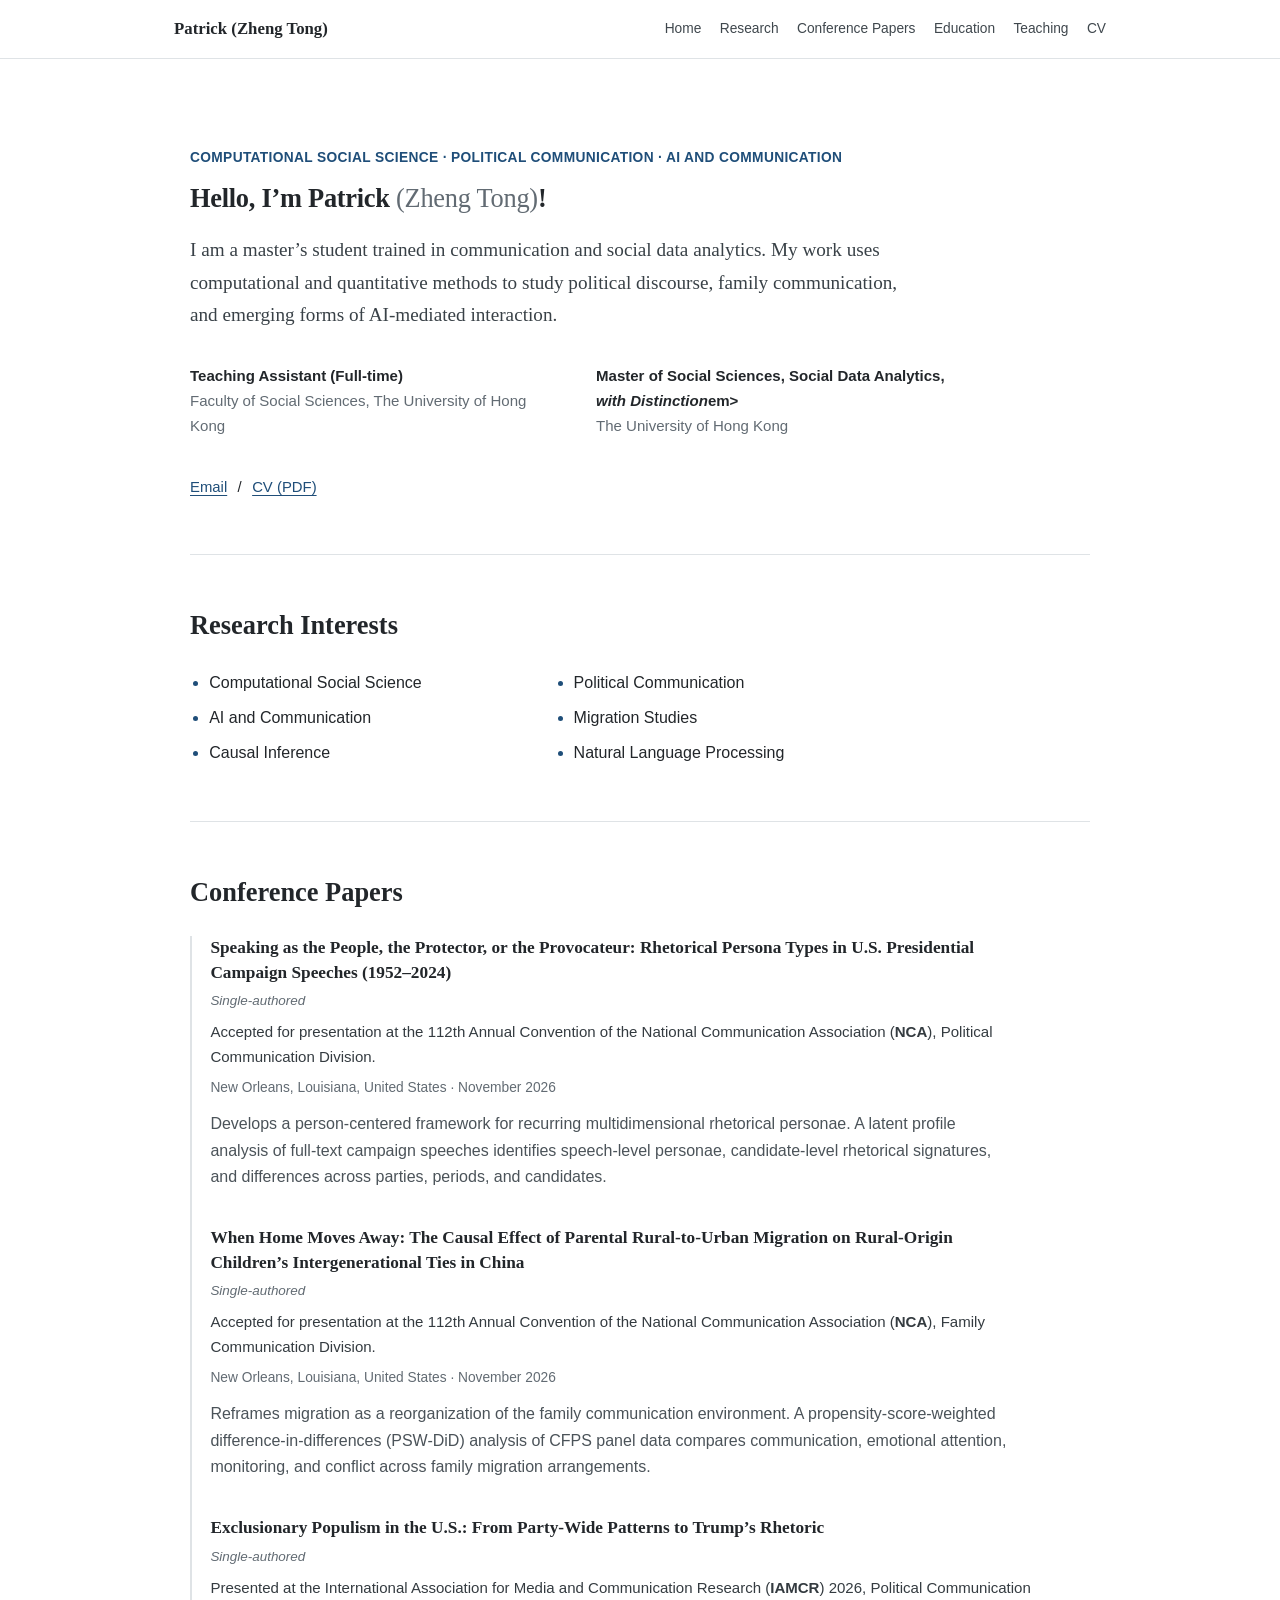
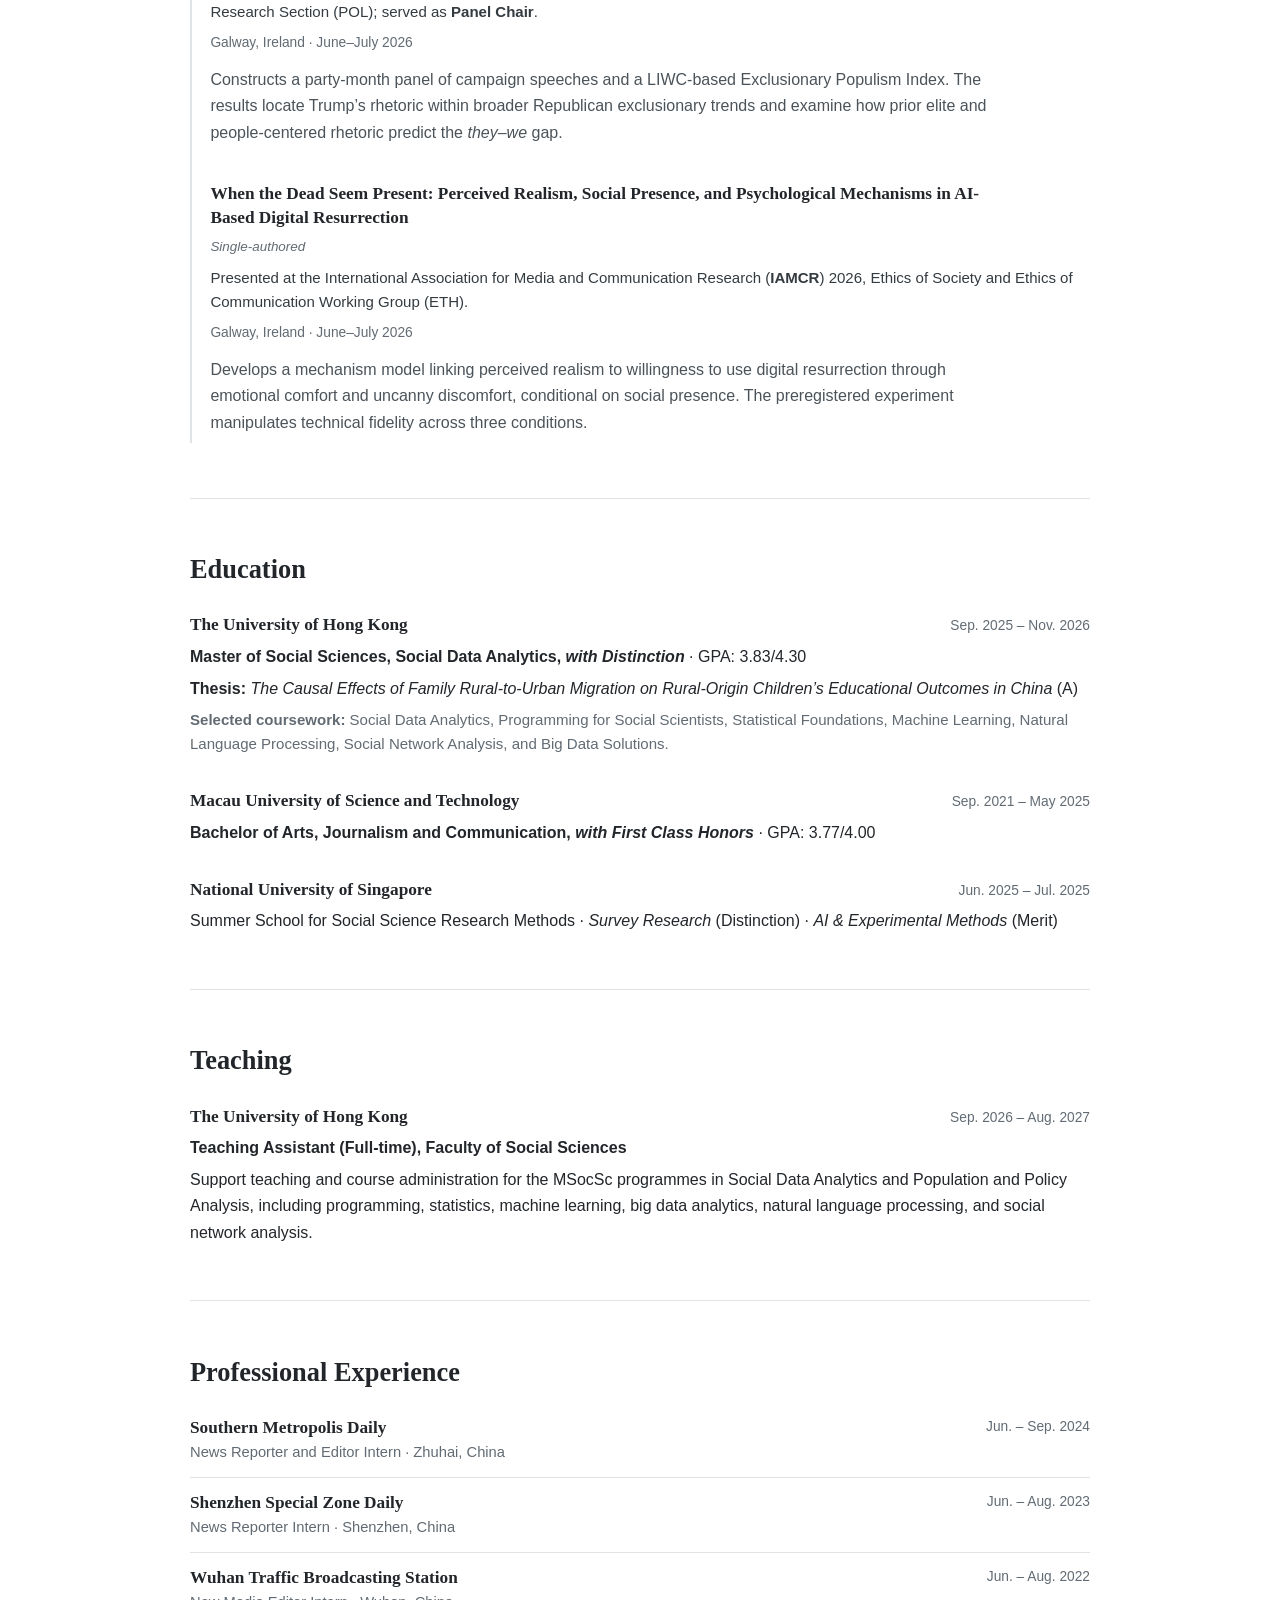
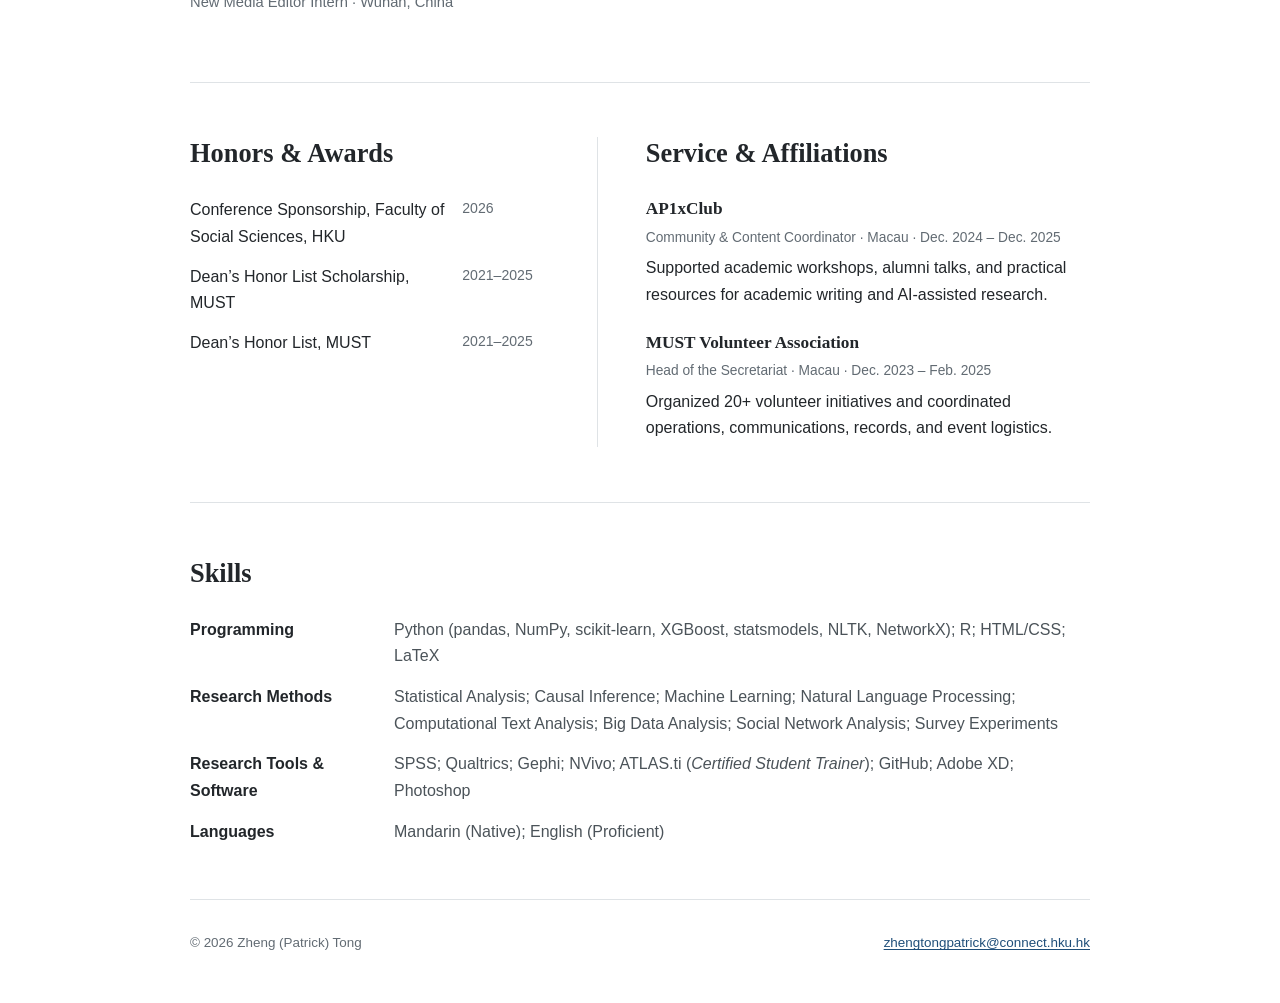
==== index.html @ 1890a944 "Update index.html" ====
<!doctype html>
<html lang="en">
<head>
  <meta charset="utf-8">
  <meta name="viewport" content="width=device-width, initial-scale=1">
  <title>Patrick (Zheng Tong) | Computational Social Science &amp; Communication</title>
  <meta name="description" content="Patrick (Zheng Tong) researches computational social science, political communication, AI-mediated communication, migration, causal inference, and natural language processing.">
  <meta property="og:title" content="Patrick (Zheng Tong) | Computational Social Science &amp; Communication">
  <meta property="og:description" content="Academic website of Patrick (Zheng Tong), a researcher trained in communication and social data analytics.">
  <meta property="og:type" content="website">
  <link rel="stylesheet" href="styles.css">
</head>
<body>
  <a class="skip-link" href="#main">Skip to content</a>
  <header class="site-header">
    <nav class="nav" aria-label="Primary navigation">
      <a class="name" href="#home">Patrick (Zheng Tong)</a>
      <div class="nav-links">
        <a href="#home">Home</a><a href="#research">Research</a>
        <a href="#papers">Conference Papers</a><a href="#education">Education</a><a href="#teaching">Teaching</a>
        <a href="CV_Patrick.pdf" target="_blank" rel="noopener">CV</a>
      </div>
    </nav>
  </header>

  <main id="main">
    <section class="intro" id="home">
      <p class="identity">Computational Social Science · Political Communication · AI and Communication</p>
      <h1>Hello, I’m Patrick <span>(Zheng Tong)</span>!</h1>
      <p class="lead">I am a master’s student trained in communication and social data analytics. My work uses computational and quantitative methods to study political discourse, family communication, and emerging forms of AI-mediated interaction.</p>
      <div class="affiliation">
        <p><strong data-i18n="taTitle">Teaching Assistant (Full-time)</strong><br><span data-i18n="faculty">Faculty of Social Sciences, The University of Hong Kong</span></p>
        <p><strong data-i18n="degreeShort">Master of Social Sciences, Social Data Analytics, <em>with Distinction</em>em></strong><br><span data-i18n="hku">The University of Hong Kong</span></p>
      </div>
      <p class="contact"><a href="mailto:zhengtongpatrick@connect.hku.hk">Email</a><span aria-hidden="true">/</span><a href="CV_Patrick.pdf" target="_blank" rel="noopener">CV (PDF)</a></p>
    </section>

    <section id="research">
      <h2 data-i18n="interestsTitle">Research Interests</h2>
      <ul class="interests">
        <li data-i18n="i1">Computational Social Science</li><li data-i18n="i2">Political Communication</li>
        <li data-i18n="i3">AI and Communication</li><li data-i18n="i4">Migration Studies</li>
        <li data-i18n="i5">Causal Inference</li><li data-i18n="i6">Natural Language Processing</li>
      </ul>
    </section>

    <section id="papers">
      <h2 data-i18n="papersTitle">Conference Papers</h2>
      <div class="publications">
        <article>
          <h3>Speaking as the People, the Protector, or the Provocateur: Rhetorical Persona Types in U.S. Presidential Campaign Speeches (1952–2024)</h3>
          <p class="authorship" data-i18n="single">Single-authored</p>
          <p class="venue">Accepted for presentation at the 112th Annual Convention of the National Communication Association (<strong>NCA</strong>), Political Communication Division.</p>
          <p class="meta" data-i18n="ncaPlace">New Orleans, Louisiana, United States · November 2026</p>
          <p data-i18n="p1desc">Develops a person-centered framework for recurring multidimensional rhetorical personae. A latent profile analysis of full-text campaign speeches identifies speech-level personae, candidate-level rhetorical signatures, and differences across parties, periods, and candidates.</p>
        </article>
        <article>
          <h3>When Home Moves Away: The Causal Effect of Parental Rural-to-Urban Migration on Rural-Origin Children’s Intergenerational Ties in China</h3>
          <p class="authorship" data-i18n="single">Single-authored</p>
          <p class="venue">Accepted for presentation at the 112th Annual Convention of the National Communication Association (<strong>NCA</strong>), Family Communication Division.</p>
          <p class="meta" data-i18n="ncaPlace">New Orleans, Louisiana, United States · November 2026</p>
          <p>Reframes migration as a reorganization of the family communication environment. A propensity-score-weighted difference-in-differences (PSW-DiD) analysis of CFPS panel data compares communication, emotional attention, monitoring, and conflict across family migration arrangements.</p>
        </article>
        <article>
          <h3>Exclusionary Populism in the U.S.: From Party-Wide Patterns to Trump’s Rhetoric</h3>
          <p class="authorship" data-i18n="single">Single-authored</p>
          <p class="venue">Presented at the International Association for Media and Communication Research (<strong>IAMCR</strong>) 2026, Political Communication Research Section (POL); served as <strong>Panel Chair</strong>.</p>
          <p class="meta" data-i18n="iamcrPlace">Galway, Ireland · June–July 2026</p>
          <p>Constructs a party-month panel of campaign speeches and a LIWC-based Exclusionary Populism Index. The results locate Trump’s rhetoric within broader Republican exclusionary trends and examine how prior elite and people-centered rhetoric predict the <em>they–we</em> gap.</p>
        </article>
        <article>
          <h3>When the Dead Seem Present: Perceived Realism, Social Presence, and Psychological Mechanisms in AI-Based Digital Resurrection</h3>
          <p class="authorship" data-i18n="single">Single-authored</p>
          <p class="venue">Presented at the International Association for Media and Communication Research (<strong>IAMCR</strong>) 2026, Ethics of Society and Ethics of Communication Working Group (ETH).</p>
          <p class="meta" data-i18n="iamcrPlace">Galway, Ireland · June–July 2026</p>
          <p data-i18n="p4desc">Develops a mechanism model linking perceived realism to willingness to use digital resurrection through emotional comfort and uncanny discomfort, conditional on social presence. The preregistered experiment manipulates technical fidelity across three conditions.</p>
        </article>
      </div>
    </section>

    <section id="education">
      <h2 data-i18n="educationTitle">Education</h2>
      <div class="entries">
        <article><div class="entry-head"><h3>The University of Hong Kong</h3><span>Sep. 2025 – Nov. 2026</span></div><p><strong>Master of Social Sciences, Social Data Analytics, <em>with Distinction</em></strong> · GPA: 3.83/4.30</p><p><strong>Thesis:</strong> <em>The Causal Effects of Family Rural-to-Urban Migration on Rural-Origin Children’s Educational Outcomes in China</em> (A)</p><p class="detail"><strong>Selected coursework:</strong> Social Data Analytics, Programming for Social Scientists, Statistical Foundations, Machine Learning, Natural Language Processing, Social Network Analysis, and Big Data Solutions.</p></article>
        <article><div class="entry-head"><h3>Macau University of Science and Technology</h3><span>Sep. 2021 – May 2025</span></div><p><strong>Bachelor of Arts, Journalism and Communication, <em>with First Class Honors</em></strong> · GPA: 3.77/4.00</p></article>
        <article><div class="entry-head"><h3>National University of Singapore</h3><span>Jun. 2025 – Jul. 2025</span></div><p>Summer School for Social Science Research Methods · <em>Survey Research</em> (Distinction) · <em>AI &amp; Experimental Methods</em> (Merit)</p></article>
      </div>
    </section>

    <section id="teaching">
      <h2 data-i18n="teachingTitle">Teaching</h2>
      <article class="simple-entry"><div class="entry-head"><h3 data-i18n="hku">The University of Hong Kong</h3><span>Sep. 2026 – Aug. 2027</span></div><p><strong data-i18n="taRole">Teaching Assistant (Full-time), Faculty of Social Sciences</strong></p><p data-i18n="taDesc">Support teaching and course administration for the MSocSc programmes in Social Data Analytics and Population and Policy Analysis, including programming, statistics, machine learning, big data analytics, natural language processing, and social network analysis.</p></article>
    </section>

    <section id="experience">
      <h2 data-i18n="experienceTitle">Professional Experience</h2>
      <div class="compact-entries">
        <article><div><h3>Southern Metropolis Daily</h3><p data-i18n="smdRole">News Reporter and Editor Intern · Zhuhai, China</p></div><span>Jun. – Sep. 2024</span></article>
        <article><div><h3>Shenzhen Special Zone Daily</h3><p data-i18n="szRole">News Reporter Intern · Shenzhen, China</p></div><span>Jun. – Aug. 2023</span></article>
        <article><div><h3>Wuhan Traffic Broadcasting Station</h3><p data-i18n="whRole">New Media Editor Intern · Wuhan, China</p></div><span>Jun. – Aug. 2022</span></article>
      </div>
    </section>

    <section class="split" id="service">
      <div><h2 data-i18n="awardsTitle">Honors &amp; Awards</h2><dl class="dated-list"><dt data-i18n="award1">Conference Sponsorship, Faculty of Social Sciences, HKU</dt><dd>2026</dd><dt data-i18n="award2">Dean’s Honor List Scholarship, MUST</dt><dd>2021–2025</dd><dt data-i18n="award3">Dean’s Honor List, MUST</dt><dd>2021–2025</dd></dl></div>
      <div><h2 data-i18n="serviceTitle">Service &amp; Affiliations</h2><article><h3>AP1xClub</h3><p class="meta" data-i18n="apRole">Community &amp; Content Coordinator · Macau · Dec. 2024 – Dec. 2025</p><p data-i18n="apDesc">Supported academic workshops, alumni talks, and practical resources for academic writing and AI-assisted research.</p></article><article><h3 data-i18n="volOrg">MUST Volunteer Association</h3><p class="meta" data-i18n="volRole">Head of the Secretariat · Macau · Dec. 2023 – Feb. 2025</p><p data-i18n="volDesc">Organized 20+ volunteer initiatives and coordinated operations, communications, records, and event logistics.</p></article></div>
    </section>

    <section id="skills">
      <h2 data-i18n="skillsTitle">Skills</h2>
      <dl class="skills">
        <dt data-i18n="programming">Programming</dt><dd>Python (pandas, NumPy, scikit-learn, XGBoost, statsmodels, NLTK, NetworkX); R; HTML/CSS; LaTeX</dd>
        <dt data-i18n="methods">Research Methods</dt><dd data-i18n="methodsList">Statistical Analysis; Causal Inference; Machine Learning; Natural Language Processing; Computational Text Analysis; Big Data Analysis; Social Network Analysis; Survey Experiments</dd>
        <dt data-i18n="tools">Research Tools &amp; Software</dt><dd>SPSS; Qualtrics; Gephi; NVivo; ATLAS.ti (<em>Certified Student Trainer</em>); GitHub; Adobe XD; Photoshop</dd>
        <dt data-i18n="languagesLabel">Languages</dt><dd>Mandarin (Native); English (Proficient)</dd>
      </dl>
    </section>
  </main>

  <footer><span>© 2026 Zheng (Patrick) Tong</span><a href="mailto:zhengtongpatrick@connect.hku.hk">zhengtongpatrick@connect.hku.hk</a></footer>
  <script>
    const revealGroups = document.querySelectorAll('main > section');
    revealGroups.forEach(group => {
      [...group.children].forEach((element, index) => {
        element.classList.add('reveal');
        element.style.setProperty('--reveal-delay', `${Math.min(index * 60, 180)}ms`);
      });
      group.querySelectorAll('.publications article, .entries article, .compact-entries article, .split article, .interests li').forEach((element, index) => {
        element.classList.add('reveal');
        element.style.setProperty('--reveal-delay', `${Math.min(index * 60, 240)}ms`);
      });
    });

    if ('IntersectionObserver' in window && !window.matchMedia('(prefers-reduced-motion: reduce)').matches) {
      const observer = new IntersectionObserver(entries => {
        entries.forEach(entry => {
          if (!entry.isIntersecting) return;
          entry.target.classList.add('is-visible');
          observer.unobserve(entry.target);
        });
      }, { threshold: 0.08, rootMargin: '0px 0px -32px' });
      document.querySelectorAll('.reveal').forEach(element => observer.observe(element));
    } else {
      document.querySelectorAll('.reveal').forEach(element => element.classList.add('is-visible'));
    }
  </script>
</body>
</html>
---- styles.css ----
:root { --ink:#22262a; --muted:#626b73; --blue:#1f4e79; --line:#dfe3e6; --paper:#fff; --soft:#f7f8f9; --serif:Georgia,"Times New Roman",serif; --sans:Inter,-apple-system,BlinkMacSystemFont,"Segoe UI",Arial,sans-serif; }
* { box-sizing:border-box; }
html { scroll-behavior:smooth; scroll-padding-top:5rem; }
body { margin:0; background:var(--paper); color:var(--ink); font-family:var(--sans); font-size:16px; line-height:1.65; }
a { color:var(--blue); text-underline-offset:.18em; text-decoration-thickness:1px; }
a:hover { text-decoration:underline; }
a:focus-visible,button:focus-visible { outline:2px solid var(--blue); outline-offset:3px; }
.skip-link { position:absolute; left:1rem; top:-5rem; z-index:10; background:#fff; padding:.6rem 1rem; border:1px solid var(--blue); }
.skip-link:focus { top:1rem; }
.site-header { position:sticky; top:0; z-index:5; background:rgba(255,255,255,.97); border-bottom:1px solid var(--line); }
.nav { max-width:980px; min-height:58px; margin:auto; padding:.65rem 1.5rem; display:flex; align-items:center; gap:1.5rem; }
.name { margin-right:auto; color:var(--ink); font-family:var(--serif); font-size:1.05rem; font-weight:700; text-decoration:none; white-space:nowrap; }
.nav-links { display:flex; align-items:center; gap:1.15rem; font-size:.86rem; }
.nav-links a { color:#3f474d; text-decoration:none; white-space:nowrap; }
.nav-links a:hover { color:var(--blue); text-decoration:underline; }
main,footer { width:min(100% - 3rem,900px); margin:auto; }
section { padding:3.4rem 0; border-bottom:1px solid var(--line); }
.intro { padding-top:5.5rem; }
.identity { margin:0 0 .8rem; color:var(--blue); font-size:.86rem; font-weight:650; letter-spacing:.025em; text-transform:uppercase; }
h1,h2,h3,p { margin-top:0; }
h1,h2,h3 { font-family:var(--serif); }
h1 { margin-bottom:1.25rem; font-size:clamp(1.4rem,2.5vw,1.65rem); line-height:1.2; letter-spacing:-.01em; }
h1 span { color:var(--muted); font-weight:400; }
h2 { margin-bottom:1.7rem; font-size:1.65rem; line-height:1.25; }
h3 { margin-bottom:.35rem; font-size:1.08rem; line-height:1.4; }
.lead { max-width:735px; margin-bottom:2rem; color:#394147; font-family:var(--serif); font-size:1.2rem; line-height:1.7; }
.affiliation { display:grid; grid-template-columns:1fr 1fr; max-width:780px; gap:2rem; color:var(--muted); font-size:.94rem; }
.affiliation strong { color:var(--ink); }
.contact { display:flex; gap:.65rem; margin:1.35rem 0 0; font-size:.93rem; }
.interests { display:grid; grid-template-columns:repeat(2,1fr); gap:.55rem 3rem; margin:0; padding-left:1.2rem; max-width:700px; }
.interests li::marker { color:var(--blue); }
.publications { display:grid; gap:0; }
.publications article { padding:0 0 1.8rem 1.15rem; border-left:2px solid var(--line); }
.publications article:last-child { padding-bottom:0; }
.publications h3 { max-width:790px; }
.publications p { margin-bottom:.45rem; }
.authorship { color:var(--muted); font-size:.84rem; font-style:italic; }
.venue { color:#343b40; font-size:.94rem; }
.meta { color:var(--muted); font-size:.86rem; }
.publications article > p:last-child { max-width:800px; margin-top:.75rem; color:#4b5359; }
.entries { display:grid; gap:2rem; }
.entry-head { display:flex; justify-content:space-between; gap:1.5rem; align-items:baseline; }
.entry-head h3 { margin:0; }
.entry-head span,.compact-entries article>span { color:var(--muted); font-size:.86rem; white-space:nowrap; }
.entries p,.simple-entry p { margin:.35rem 0 0; }
.detail { color:var(--muted); font-size:.94rem; }
.compact-entries article { display:flex; justify-content:space-between; gap:1rem; padding:.8rem 0; border-top:1px solid var(--line); }
.compact-entries article:first-child { padding-top:0; border-top:0; }
.compact-entries h3,.compact-entries p { margin:0; }
.compact-entries p { color:var(--muted); font-size:.92rem; }
.split { display:grid; grid-template-columns:.82fr 1.18fr; gap:4rem; }
.split>div+div { border-left:1px solid var(--line); padding-left:3rem; }
.split article+article { margin-top:1.4rem; }
.split article p { margin-bottom:.35rem; }
.dated-list { display:grid; grid-template-columns:1fr auto; gap:.85rem 1rem; margin:0; }
.dated-list dt,.dated-list dd { margin:0; }
.dated-list dd { color:var(--muted); font-size:.88rem; }
.skills { display:grid; grid-template-columns:180px 1fr; gap:.9rem 1.5rem; margin:0; }
.skills dt { font-weight:650; }
.skills dd { margin:0; color:#4b5359; }
footer { display:flex; justify-content:space-between; gap:1rem; padding:2rem 0 3rem; color:var(--muted); font-size:.84rem; }
.reveal { opacity:0; transform:translateY(18px); transition:opacity 380ms ease-out var(--reveal-delay, 0ms),transform 380ms ease-out var(--reveal-delay, 0ms); }
.reveal.is-visible { opacity:1; transform:translateY(0); }
@media (max-width:780px) { .nav { flex-wrap:wrap; gap:.45rem 1rem; } .name { flex:1; } .nav-links { order:3; width:100%; overflow-x:auto; padding-top:.35rem; } .intro { padding-top:3.8rem; } .affiliation,.split { grid-template-columns:1fr; gap:1rem; } .split>div+div { border-left:0; border-top:1px solid var(--line); padding:2.5rem 0 0; } }
@media (max-width:560px) { main,footer { width:min(100% - 2rem,900px); } section { padding:2.7rem 0; } .identity { font-size:.75rem; } .interests { grid-template-columns:1fr; } .entry-head,.compact-entries article { align-items:flex-start; flex-direction:column; gap:.2rem; } .skills { grid-template-columns:1fr; gap:.15rem; } .skills dd { margin-bottom:1rem; } footer { flex-direction:column; } }
@media (prefers-reduced-motion:reduce) { html { scroll-behavior:auto; } .reveal { opacity:1; transform:none; transition:none; } }
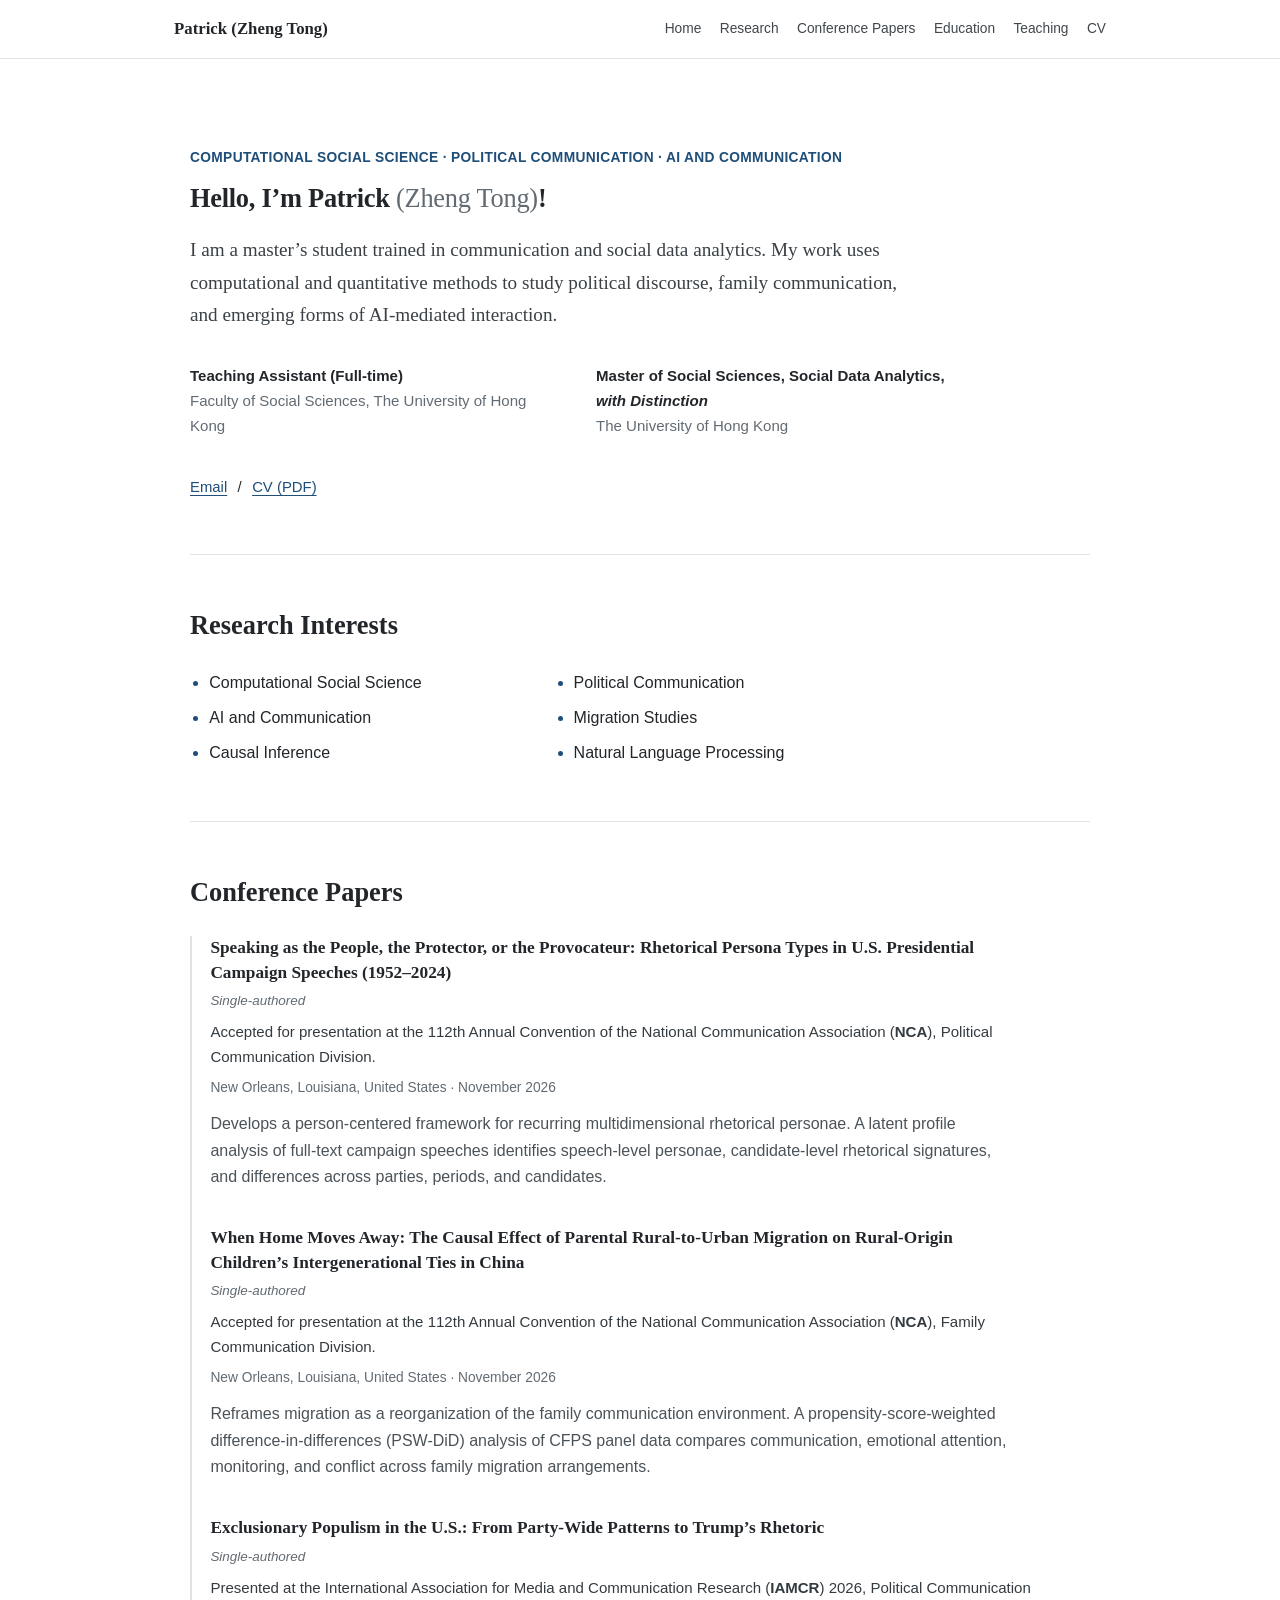
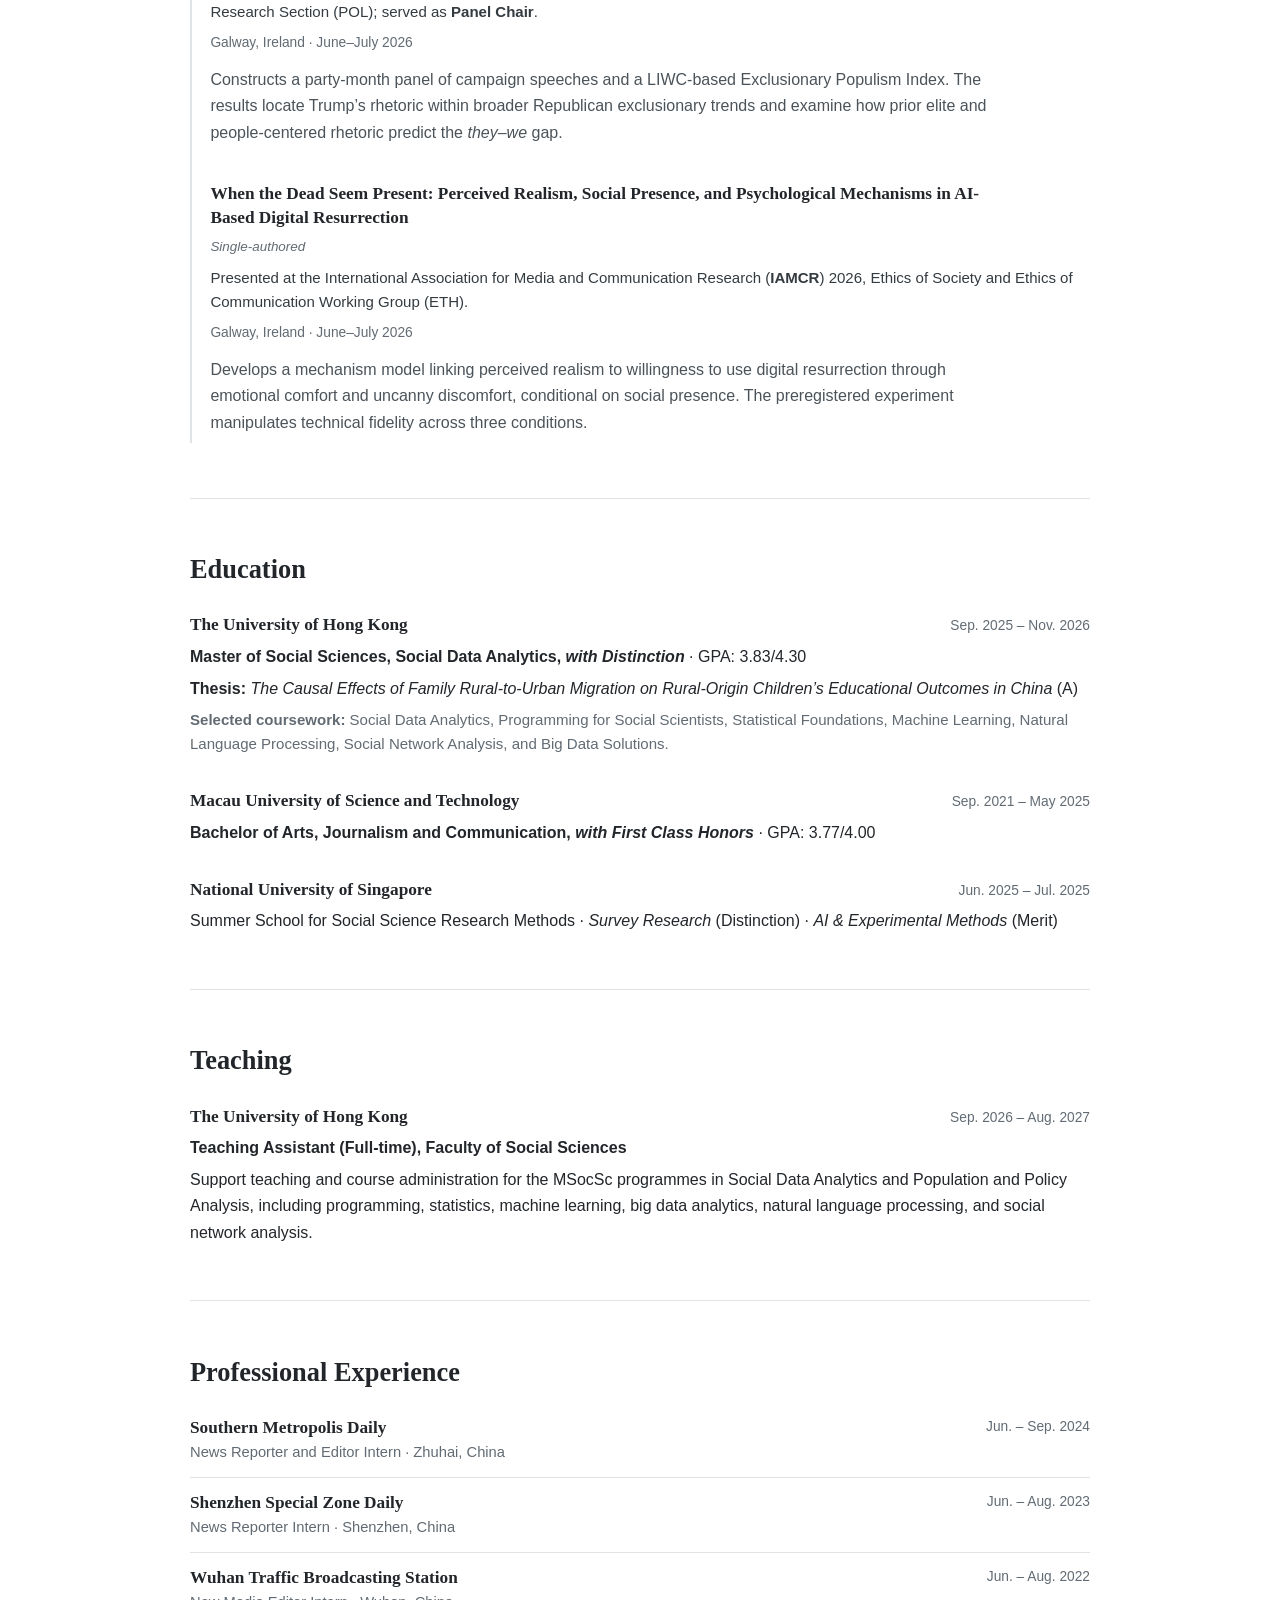
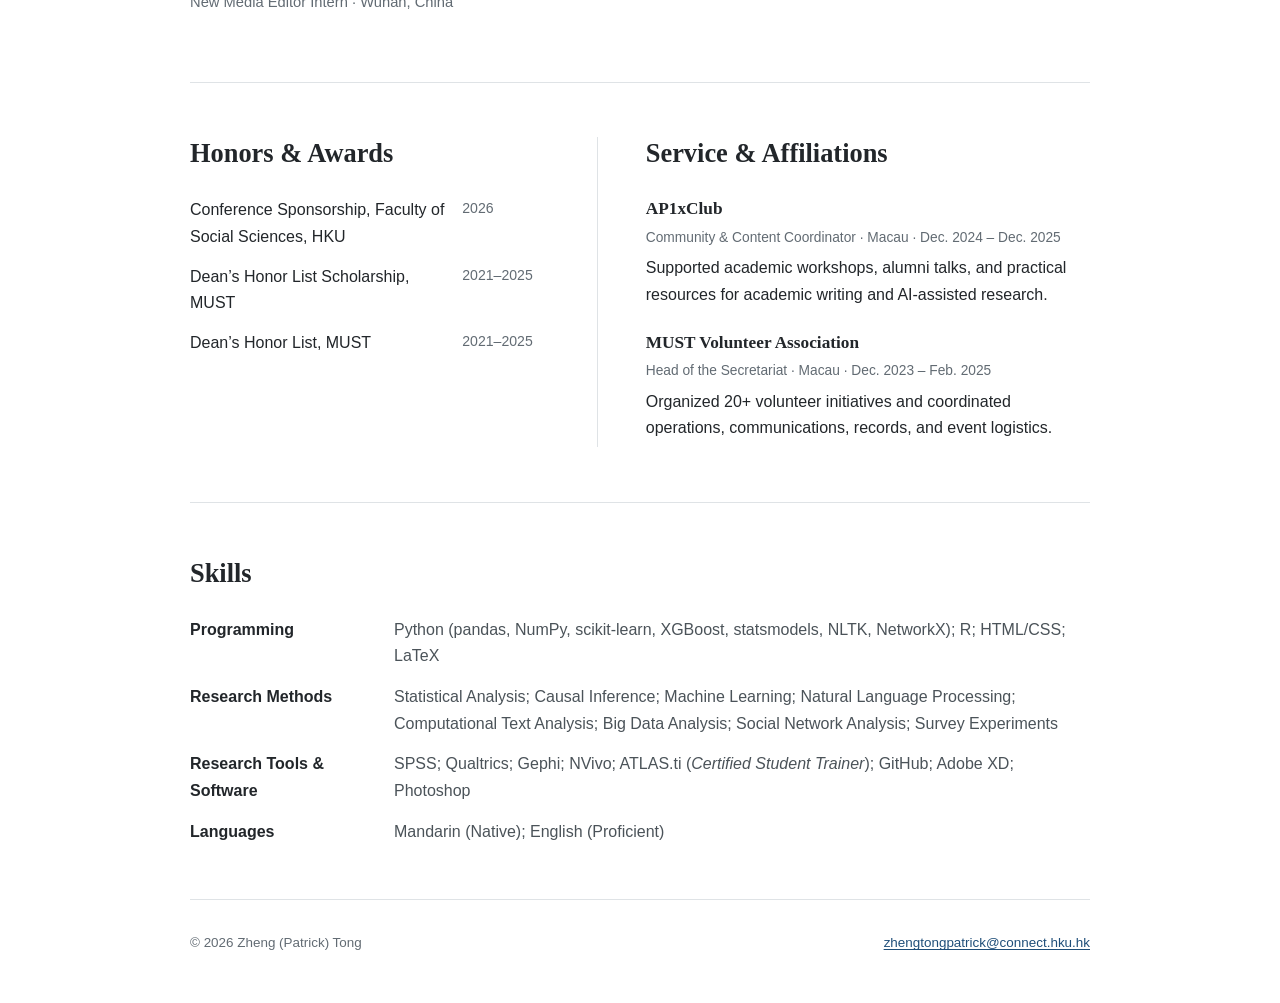
==== commit cff016fe: "Fix HTML closing tag for 'em' element" ====
--- a/index.html
+++ b/index.html
@@ -30,7 +30,7 @@
       <p class="lead">I am a master’s student trained in communication and social data analytics. My work uses computational and quantitative methods to study political discourse, family communication, and emerging forms of AI-mediated interaction.</p>
       <div class="affiliation">
         <p><strong data-i18n="taTitle">Teaching Assistant (Full-time)</strong><br><span data-i18n="faculty">Faculty of Social Sciences, The University of Hong Kong</span></p>
-        <p><strong data-i18n="degreeShort">Master of Social Sciences, Social Data Analytics, <em>with Distinction</em>em></strong><br><span data-i18n="hku">The University of Hong Kong</span></p>
+        <p><strong data-i18n="degreeShort">Master of Social Sciences, Social Data Analytics, <em>with Distinction</em></strong><br><span data-i18n="hku">The University of Hong Kong</span></p>
       </div>
       <p class="contact"><a href="mailto:zhengtongpatrick@connect.hku.hk">Email</a><span aria-hidden="true">/</span><a href="CV_Patrick.pdf" target="_blank" rel="noopener">CV (PDF)</a></p>
     </section>
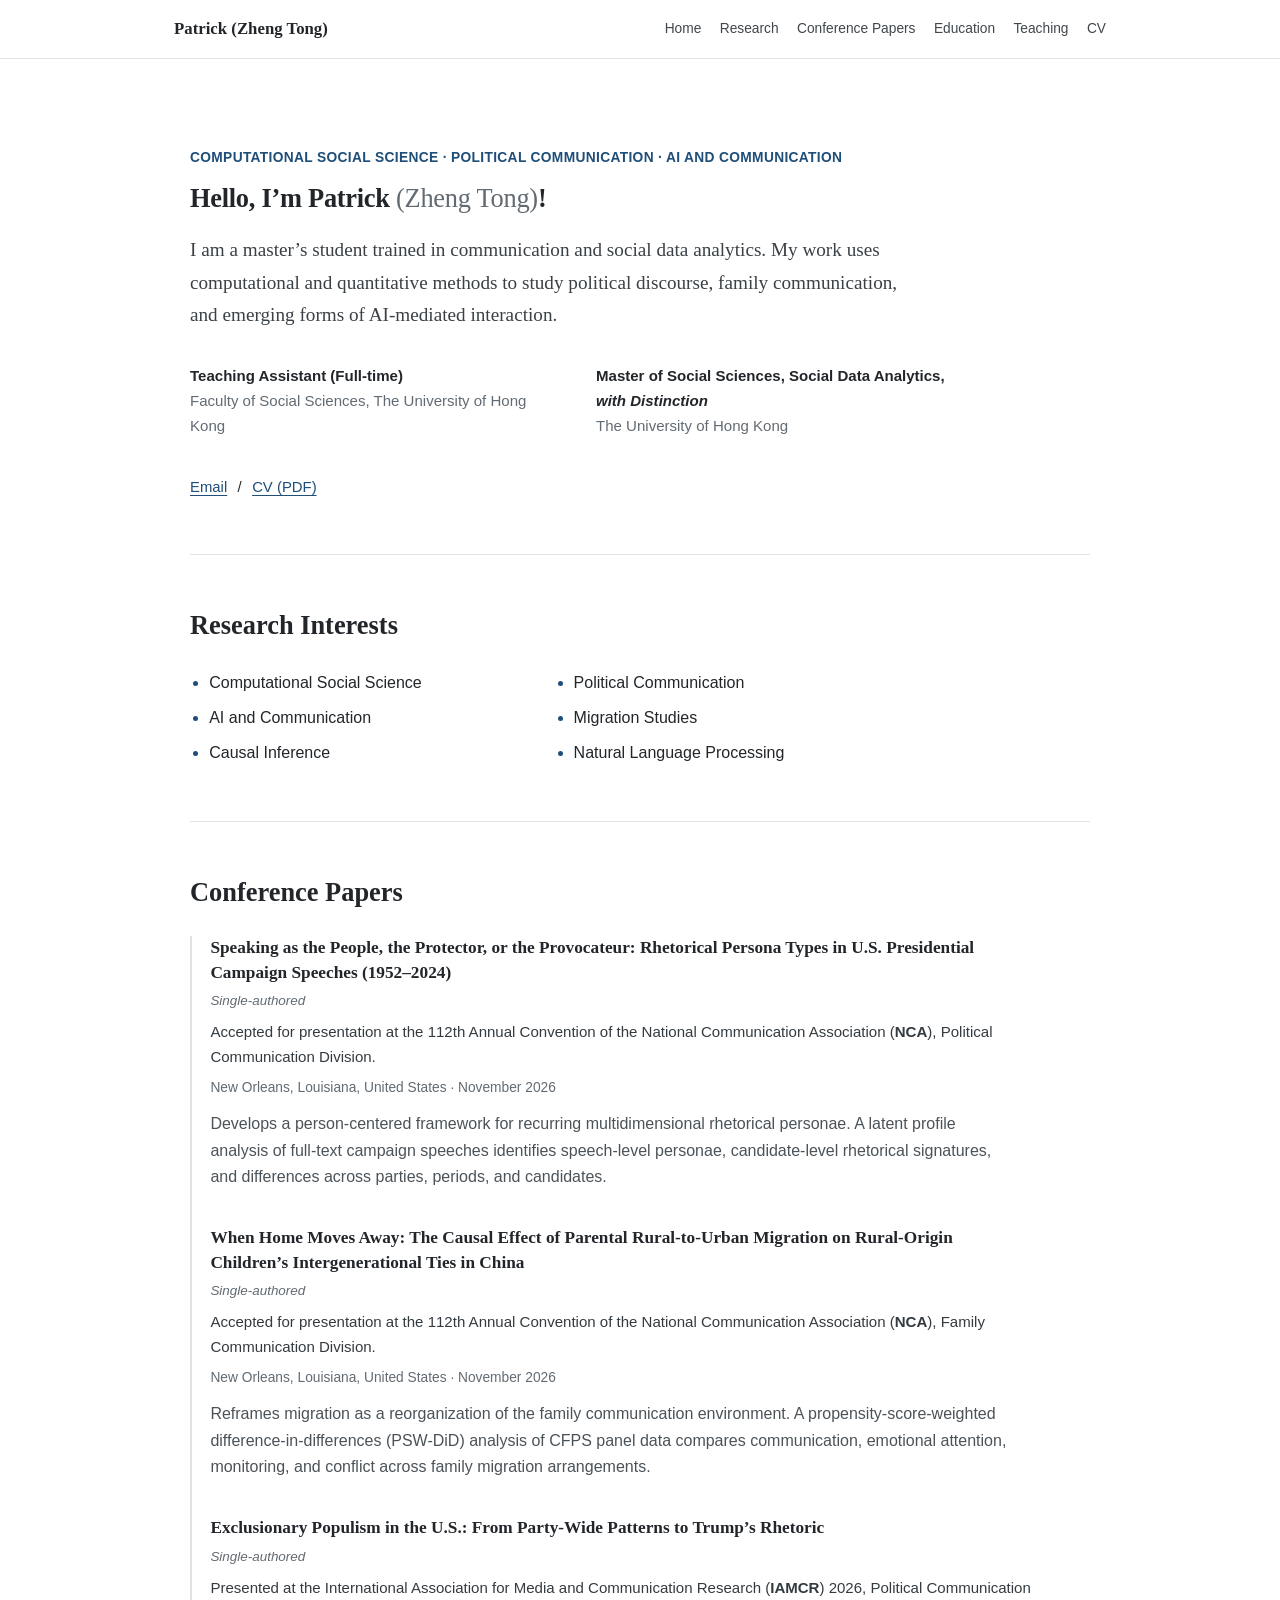
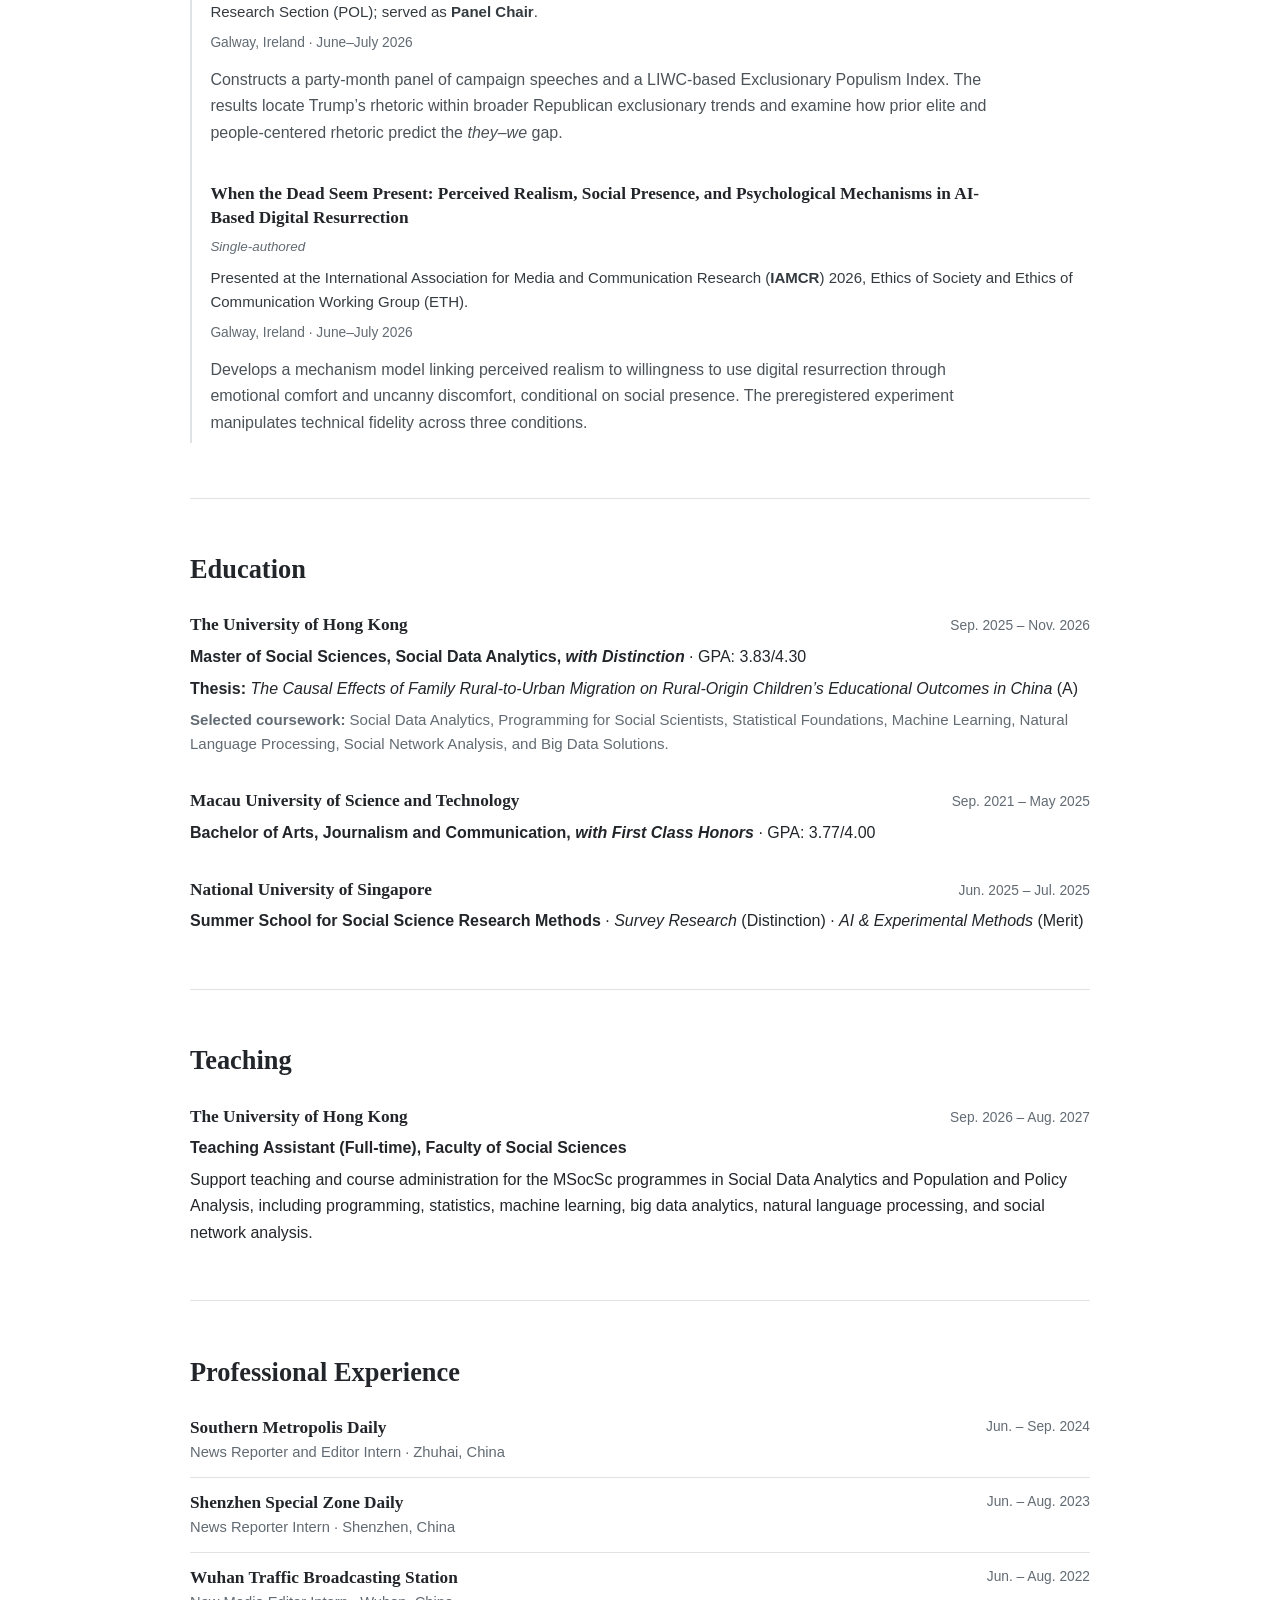
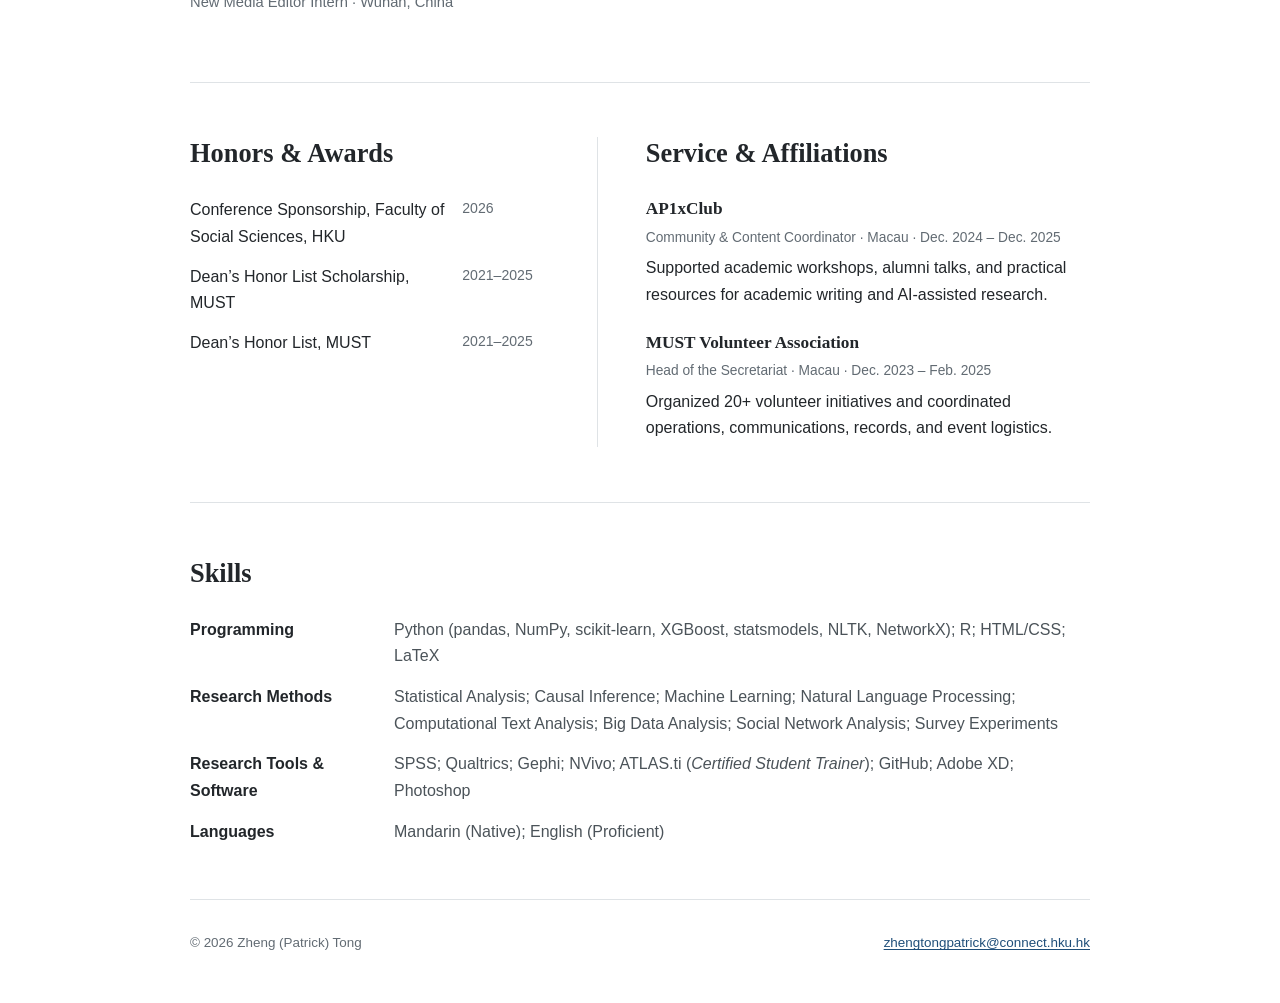
==== commit c59bd629: "Update education entries in index.html" ====
--- a/index.html
+++ b/index.html
@@ -83,7 +83,7 @@
       <div class="entries">
         <article><div class="entry-head"><h3>The University of Hong Kong</h3><span>Sep. 2025 – Nov. 2026</span></div><p><strong>Master of Social Sciences, Social Data Analytics, <em>with Distinction</em></strong> · GPA: 3.83/4.30</p><p><strong>Thesis:</strong> <em>The Causal Effects of Family Rural-to-Urban Migration on Rural-Origin Children’s Educational Outcomes in China</em> (A)</p><p class="detail"><strong>Selected coursework:</strong> Social Data Analytics, Programming for Social Scientists, Statistical Foundations, Machine Learning, Natural Language Processing, Social Network Analysis, and Big Data Solutions.</p></article>
         <article><div class="entry-head"><h3>Macau University of Science and Technology</h3><span>Sep. 2021 – May 2025</span></div><p><strong>Bachelor of Arts, Journalism and Communication, <em>with First Class Honors</em></strong> · GPA: 3.77/4.00</p></article>
-        <article><div class="entry-head"><h3>National University of Singapore</h3><span>Jun. 2025 – Jul. 2025</span></div><p>Summer School for Social Science Research Methods · <em>Survey Research</em> (Distinction) · <em>AI &amp; Experimental Methods</em> (Merit)</p></article>
+        <article><div class="entry-head"><h3>National University of Singapore</h3><span>Jun. 2025 – Jul. 2025</span></div><p><strong>Summer School for Social Science Research Methods</strong> · <em>Survey Research</em> (Distinction) · <em>AI &amp; Experimental Methods</em> (Merit)</p></article>
       </div>
     </section>
 
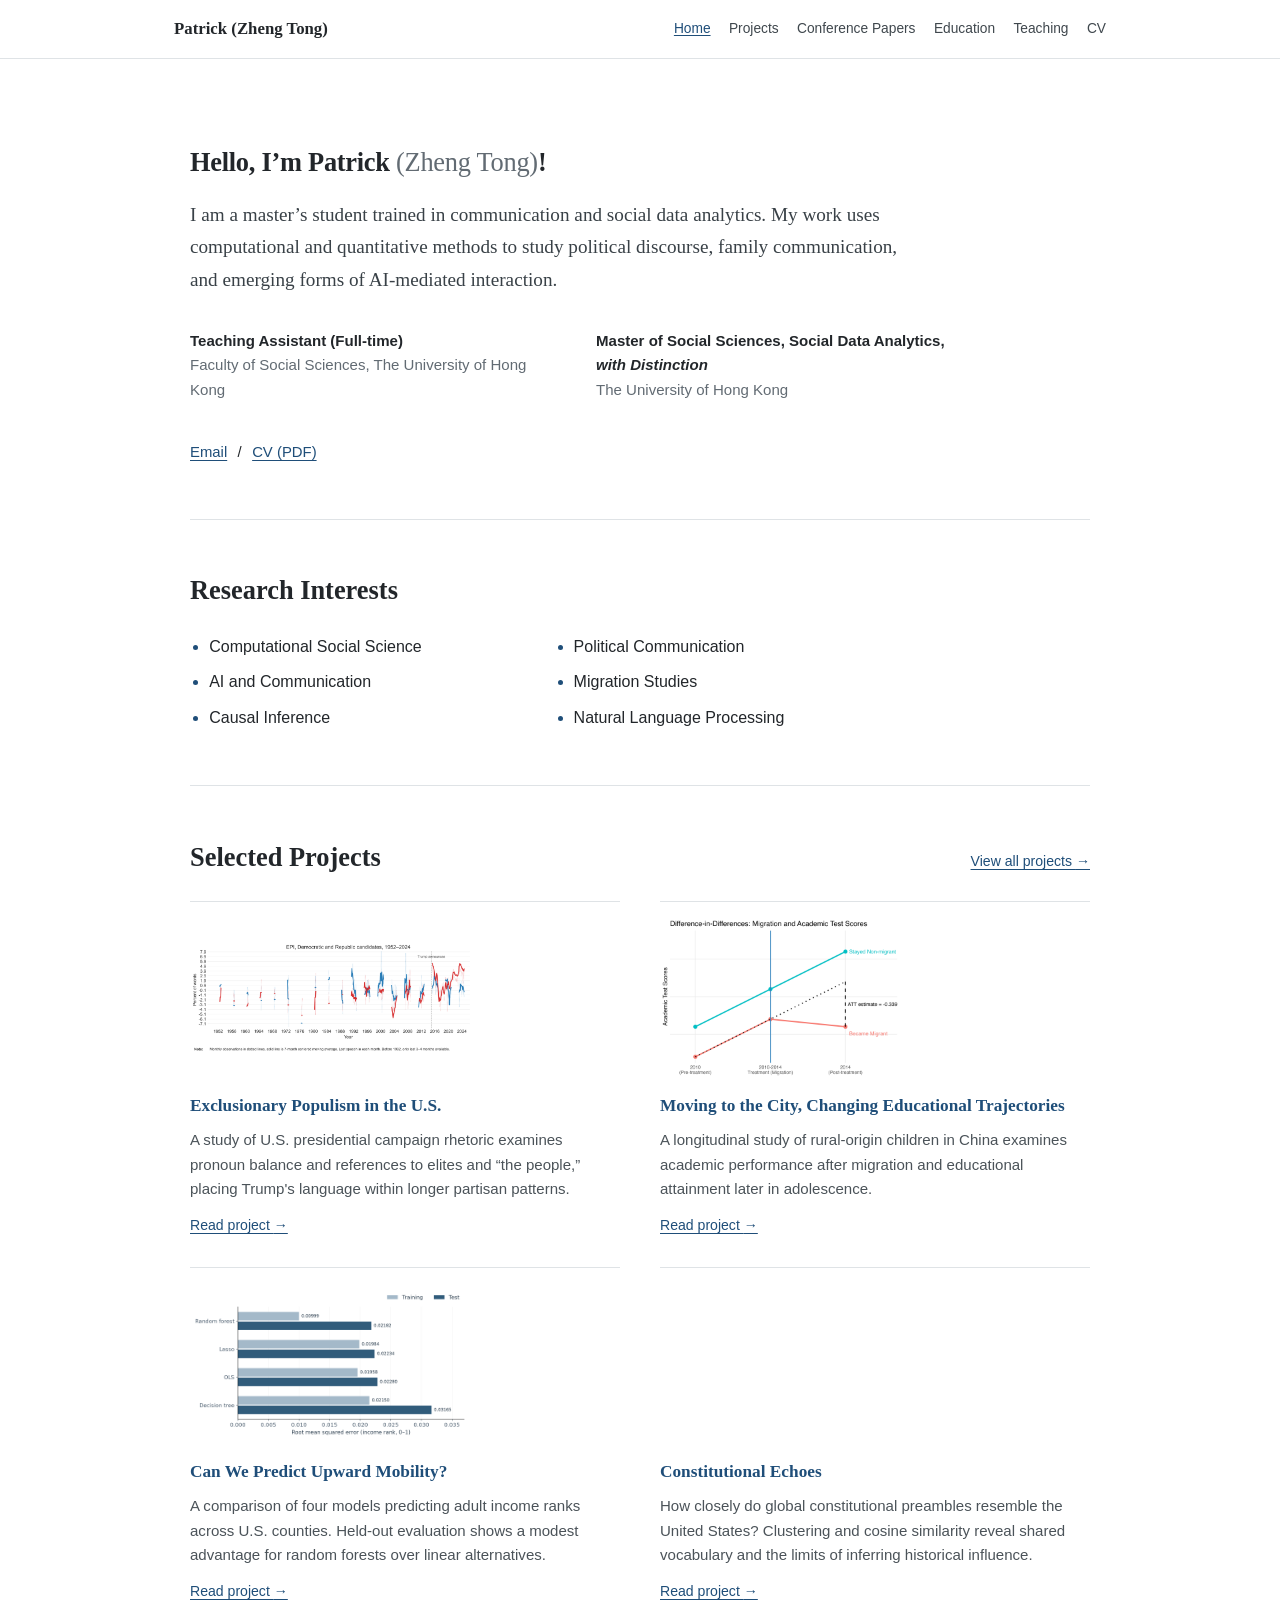
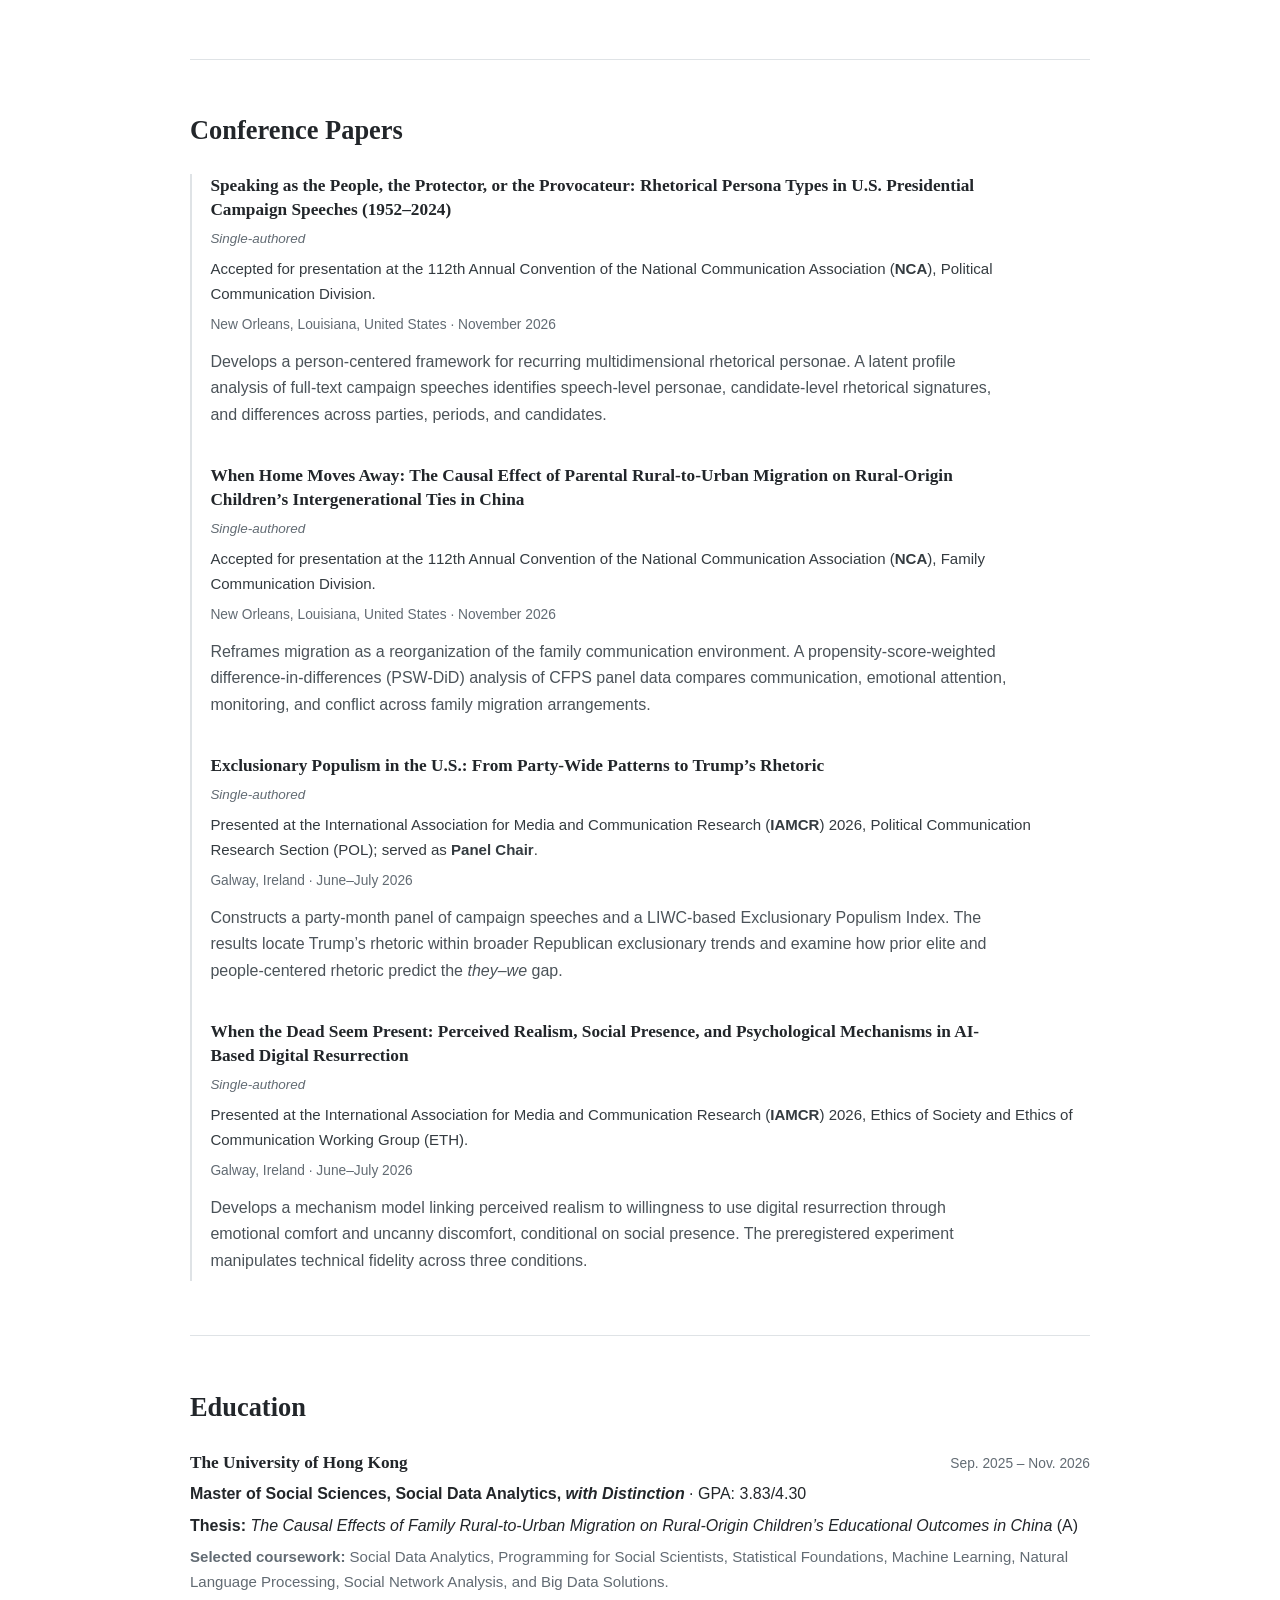
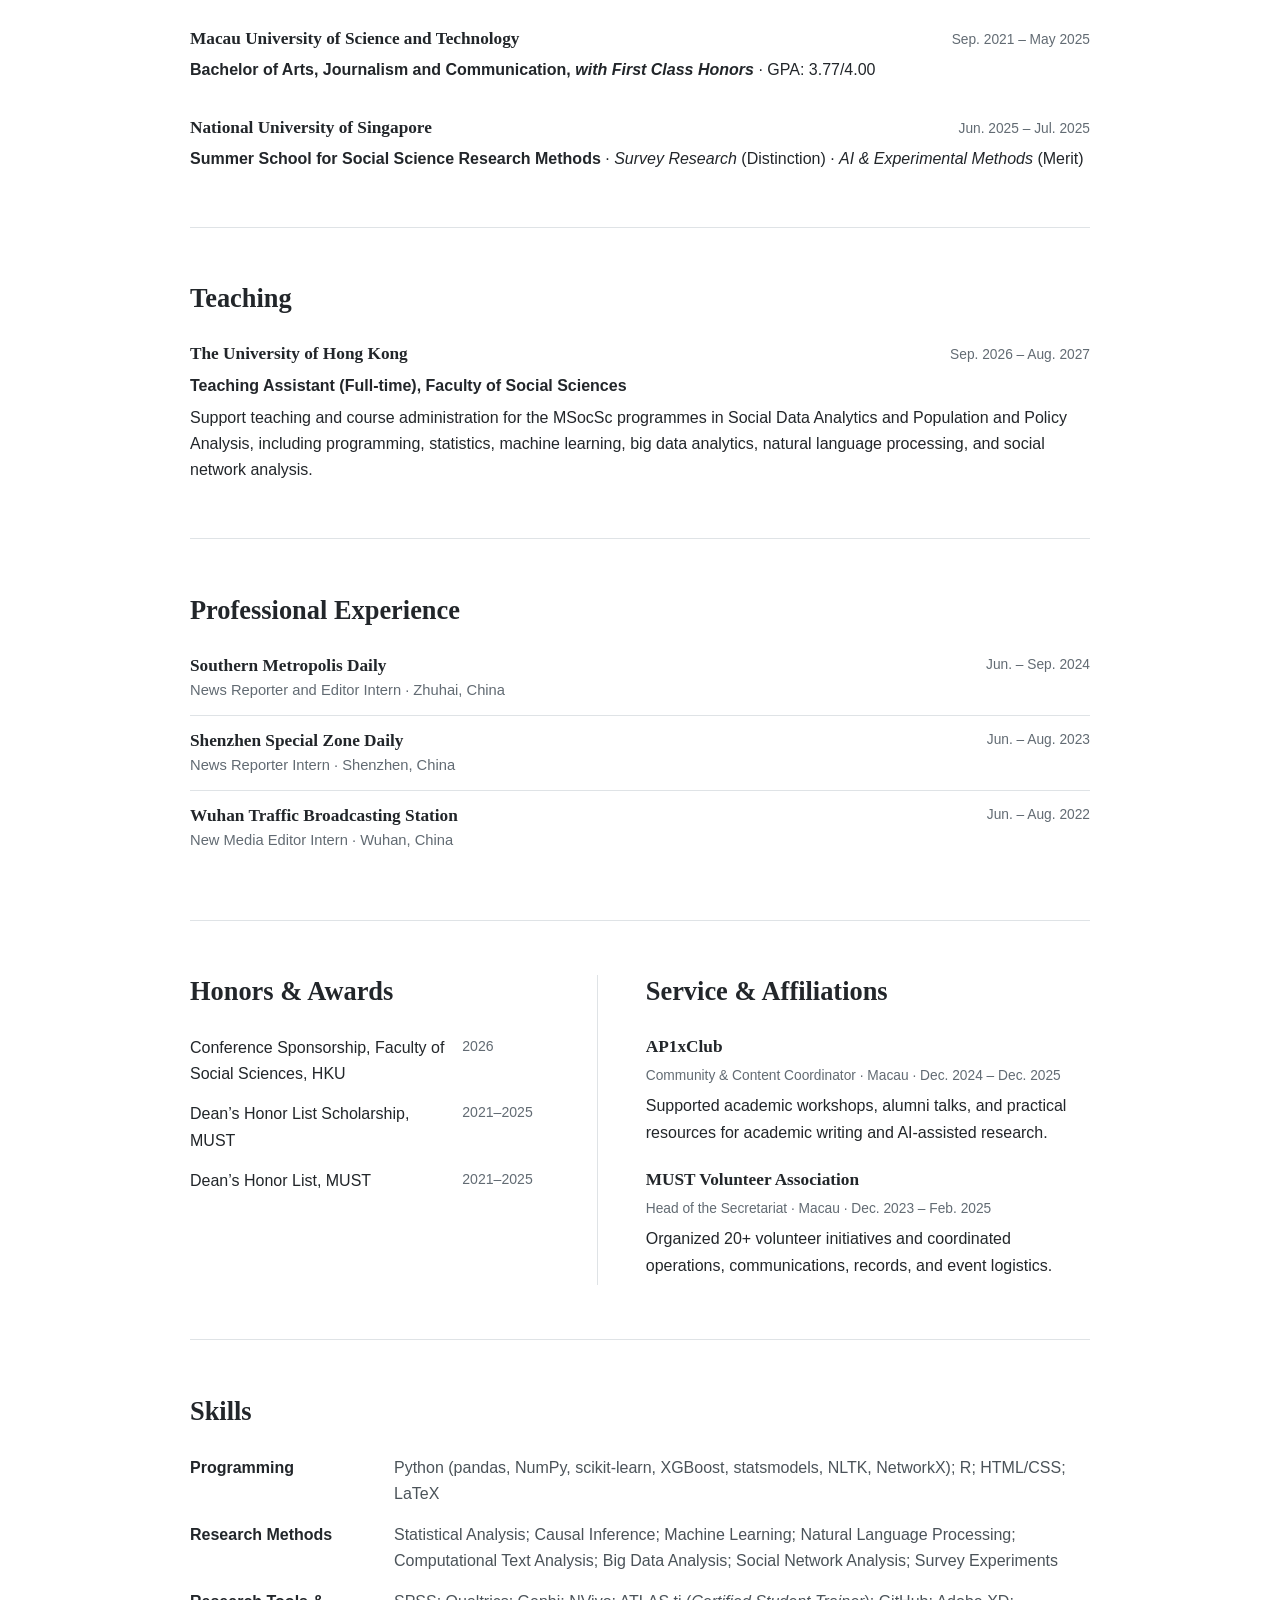
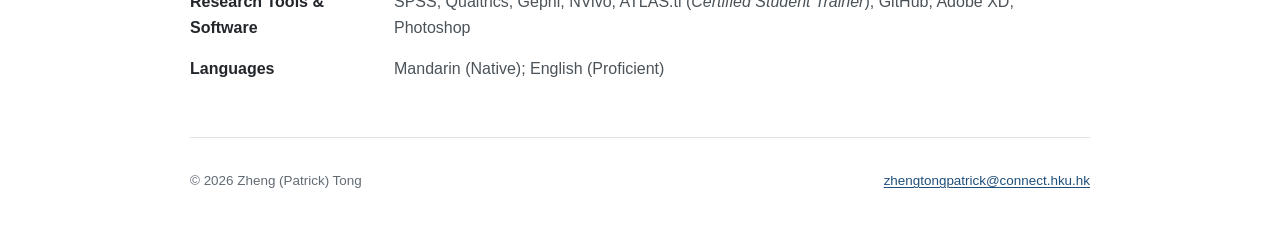
==== commit d57d9481: "Project Page Created" ====
--- a/index.html
+++ b/index.html
@@ -3,6 +3,7 @@
 <head>
   <meta charset="utf-8">
   <meta name="viewport" content="width=device-width, initial-scale=1">
+  <link rel="icon" href="data:,">
   <title>Patrick (Zheng Tong) | Computational Social Science &amp; Communication</title>
   <meta name="description" content="Patrick (Zheng Tong) researches computational social science, political communication, AI-mediated communication, migration, causal inference, and natural language processing.">
   <meta property="og:title" content="Patrick (Zheng Tong) | Computational Social Science &amp; Communication">
@@ -16,7 +17,7 @@
     <nav class="nav" aria-label="Primary navigation">
       <a class="name" href="#home">Patrick (Zheng Tong)</a>
       <div class="nav-links">
-        <a href="#home">Home</a><a href="#research">Research</a>
+        <a href="#home" aria-current="page">Home</a><a href="projects/">Projects</a>
         <a href="#papers">Conference Papers</a><a href="#education">Education</a><a href="#teaching">Teaching</a>
         <a href="CV_Patrick.pdf" target="_blank" rel="noopener">CV</a>
       </div>
@@ -25,7 +26,6 @@
 
   <main id="main">
     <section class="intro" id="home">
-      <p class="identity">Computational Social Science · Political Communication · AI and Communication</p>
       <h1>Hello, I’m Patrick <span>(Zheng Tong)</span>!</h1>
       <p class="lead">I am a master’s student trained in communication and social data analytics. My work uses computational and quantitative methods to study political discourse, family communication, and emerging forms of AI-mediated interaction.</p>
       <div class="affiliation">
@@ -42,6 +42,39 @@
         <li data-i18n="i3">AI and Communication</li><li data-i18n="i4">Migration Studies</li>
         <li data-i18n="i5">Causal Inference</li><li data-i18n="i6">Natural Language Processing</li>
       </ul>
+    </section>
+
+    <section id="selected-projects" aria-labelledby="selected-projects-title">
+      <div class="section-heading">
+        <h2 id="selected-projects-title">Selected Projects</h2>
+        <a class="all-projects" href="projects/">View all projects <span aria-hidden="true">→</span></a>
+      </div>
+      <div class="selected-projects">
+        <article>
+          <a class="selected-project-image" href="projects/exclusionary-populism/"><img src="assets/projects/exclusionary-populism/epi-history.jpg" width="7758" height="3133" alt="Composite exclusionary-populism index across campaign periods, relative to each party’s baseline." loading="lazy" decoding="async"></a>
+          <h3><a href="projects/exclusionary-populism/">Exclusionary Populism in the U.S.</a></h3>
+          <p>A study of U.S. presidential campaign rhetoric examines pronoun balance and references to elites and “the people,” placing Trump's language within longer partisan patterns.</p>
+          <a class="project-link" href="projects/exclusionary-populism/">Read project <span aria-hidden="true">→</span></a>
+        </article>
+        <article>
+          <a class="selected-project-image" href="projects/migration-education/"><img src="assets/projects/migration-education/migration-did.png" width="2880" height="1920" alt="Migrant children show smaller improvements in parent-rated educational outcomes than non-migrants." loading="lazy" decoding="async"></a>
+          <h3><a href="projects/migration-education/">Moving to the City, Changing Educational Trajectories</a></h3>
+          <p>A longitudinal study of rural-origin children in China examines academic performance after migration and educational attainment later in adolescence.</p>
+          <a class="project-link" href="projects/migration-education/">Read project <span aria-hidden="true">→</span></a>
+        </article>
+        <article>
+          <a class="selected-project-image" href="projects/upward-mobility/"><img src="assets/projects/upward-mobility/model-errors.png" width="1360" height="748" alt="Training and test errors for four county income-rank prediction models." loading="lazy" decoding="async"></a>
+          <h3><a href="projects/upward-mobility/">Can We Predict Upward Mobility?</a></h3>
+          <p>A comparison of four models predicting adult income ranks across U.S. counties. Held-out evaluation shows a modest advantage for random forests over linear alternatives.</p>
+          <a class="project-link" href="projects/upward-mobility/">Read project <span aria-hidden="true">→</span></a>
+        </article>
+        <article>
+          <a class="selected-project-image" href="projects/constitutional-language/"><img src="assets/projects/constitutional-language/preamble-clusters.png" width="1384" height="831" alt="Four groups of constitutional preambles in a two-dimensional projection of their textual features." loading="lazy" decoding="async"></a>
+          <h3><a href="projects/constitutional-language/">Constitutional Echoes</a></h3>
+          <p>How closely do global constitutional preambles resemble the United States? Clustering and cosine similarity reveal shared vocabulary and the limits of inferring historical influence.</p>
+          <a class="project-link" href="projects/constitutional-language/">Read project <span aria-hidden="true">→</span></a>
+        </article>
+      </div>
     </section>
 
     <section id="papers">
--- a/styles.css
+++ b/styles.css
@@ -16,7 +16,6 @@
 main,footer { width:min(100% - 3rem,900px); margin:auto; }
 section { padding:3.4rem 0; border-bottom:1px solid var(--line); }
 .intro { padding-top:5.5rem; }
-.identity { margin:0 0 .8rem; color:var(--blue); font-size:.86rem; font-weight:650; letter-spacing:.025em; text-transform:uppercase; }
 h1,h2,h3,p { margin-top:0; }
 h1,h2,h3 { font-family:var(--serif); }
 h1 { margin-bottom:1.25rem; font-size:clamp(1.4rem,2.5vw,1.65rem); line-height:1.2; letter-spacing:-.01em; }
@@ -62,5 +61,71 @@
 .reveal { opacity:0; transform:translateY(18px); transition:opacity 380ms ease-out var(--reveal-delay, 0ms),transform 380ms ease-out var(--reveal-delay, 0ms); }
 .reveal.is-visible { opacity:1; transform:translateY(0); }
 @media (max-width:780px) { .nav { flex-wrap:wrap; gap:.45rem 1rem; } .name { flex:1; } .nav-links { order:3; width:100%; overflow-x:auto; padding-top:.35rem; } .intro { padding-top:3.8rem; } .affiliation,.split { grid-template-columns:1fr; gap:1rem; } .split>div+div { border-left:0; border-top:1px solid var(--line); padding:2.5rem 0 0; } }
-@media (max-width:560px) { main,footer { width:min(100% - 2rem,900px); } section { padding:2.7rem 0; } .identity { font-size:.75rem; } .interests { grid-template-columns:1fr; } .entry-head,.compact-entries article { align-items:flex-start; flex-direction:column; gap:.2rem; } .skills { grid-template-columns:1fr; gap:.15rem; } .skills dd { margin-bottom:1rem; } footer { flex-direction:column; } }
+@media (max-width:560px) { main,footer { width:min(100% - 2rem,900px); } section { padding:2.7rem 0; } .interests { grid-template-columns:1fr; } .entry-head,.compact-entries article { align-items:flex-start; flex-direction:column; gap:.2rem; } .skills { grid-template-columns:1fr; gap:.15rem; } .skills dd { margin-bottom:1rem; } footer { flex-direction:column; } }
 @media (prefers-reduced-motion:reduce) { html { scroll-behavior:auto; } .reveal { opacity:1; transform:none; transition:none; } }
+
+/* Projects share the homepage's type, content width, colors, and dividers. */
+.nav-links a[aria-current] { color:var(--blue); text-decoration:underline; }
+.section-heading { display:flex; align-items:baseline; justify-content:space-between; gap:1rem; }
+.all-projects,.project-link,.back-link { font-size:.88rem; }
+.all-projects { white-space:nowrap; }
+.selected-projects { display:grid; grid-template-columns:repeat(2,minmax(0,1fr)); gap:1.8rem 2.5rem; }
+.selected-projects article { border-top:1px solid var(--line); padding-top:1rem; }
+.selected-project-image { display: block; width: min(100%, 280px); height: 160px; margin-bottom: 1rem; }
+.selected-project-image img { display: block; width: 100%; height: 100%; object-fit: contain; object-position: left center; }
+.selected-projects h3 { margin-bottom:.6rem; }
+.selected-projects article > p { color:#4b5359; font-size:.94rem; margin-bottom:.6rem; }
+.selected-projects h3 a,.project-entry h2 a { text-decoration:none; }
+.selected-projects h3 a:hover,.project-entry h2 a:hover { text-decoration:underline; }
+.page-intro { padding:3.5rem 0 2.4rem; border-bottom:1px solid var(--line); }
+.page-intro h1 { font-size:clamp(1.65rem,3vw,2rem); line-height:1.3; }
+.page-intro .lead { margin-bottom:1.2rem; }
+.page-intro > p:last-child { margin-bottom:0; }
+.project-index { padding:0; }
+.project-entry { padding:2.5rem 0; border-bottom:1px solid var(--line); scroll-margin-top:7rem; }
+.project-entry h2 { font-size:1.3rem; margin-bottom:.35rem; }
+.project-entry .subtitle { color:var(--muted); margin-bottom:.8rem; font-family:var(--serif); font-size:1.15rem; }
+.project-entry > p,.project-entry > div > p { max-width:760px; }
+.project-entry p:last-child { margin-bottom:0; }
+.project-entry-with-figure { display:grid; grid-template-columns:minmax(0,1fr) 220px; gap:2rem; align-items:start; }
+.project-thumbnail { width:100%; height:auto; display:block; margin-top:.3rem; }
+.back-link { display:inline-block; margin-bottom:1.7rem; }
+.project-subtitle { max-width:740px; color:var(--muted); font-family:var(--serif); font-size:1.3rem; line-height:1.55; }
+.project-summary { max-width:760px; }
+.project-toc { display:flex; flex-wrap:wrap; gap:.5rem 1.4rem; padding:1.1rem 0; border-bottom:1px solid var(--line); font-size:.88rem; }
+.project-body > section { padding:2.7rem 0; }
+.project-body h2 { font-size:1.45rem; margin-bottom:1.15rem; }
+.project-body p,.project-body li { max-width:760px; }
+.project-body li + li { margin-top:.7rem; }
+.project-body section > :last-child { margin-bottom:0; }
+.research-figure { margin:1.7rem 0; max-width:760px; }
+.research-figure img { display:block; width:100%; max-width:480px; height:auto; }
+.research-figure figcaption { margin-top:.85rem; color:#4b5359; font-size:.88rem; line-height:1.6; max-width:760px; }
+.figure-link { display:inline-block; margin-top:.35rem; font-size:.84rem; }
+.results-table { border-collapse:collapse; width:100%; max-width:760px; margin:1.6rem 0; font-size:.94rem; }
+.results-table caption { text-align:left; color:var(--muted); font-size:.88rem; margin-bottom:.65rem; }
+.results-table th,.results-table td { padding:.65rem .8rem; border-bottom:1px solid var(--line); text-align:right; font-variant-numeric:tabular-nums; }
+.results-table th:first-child { text-align:left; padding-left:0; }
+.results-table thead th { border-top:1px solid var(--line); font-weight:600; }
+.results-table tbody th { font-weight:400; }
+.results-table .best-result { background:var(--soft); }
+.method-note { color:#4b5359; font-size:.94rem; }
+.project-end { padding:1.8rem 0 0; }
+@media (max-width:780px) { html { scroll-padding-top:7rem; } .project-entry-with-figure { grid-template-columns:minmax(0,1fr) 175px; gap:1.5rem; } }
+@media (max-width:560px) {
+  .section-heading { flex-wrap:wrap; gap:0 .8rem; margin-bottom:1.5rem; }
+  .section-heading h2 { margin-bottom:.6rem; }
+  .selected-projects { grid-template-columns:1fr; gap:1.5rem; }
+  .page-intro { padding:2.7rem 0 2rem; }
+  .project-entry-with-figure { grid-template-columns:1fr; }
+  .project-thumbnail { max-width:340px; }
+  .project-entry { padding:2rem 0; }
+  .results-table { font-size:.84rem; }
+  .results-table th,.results-table td { padding:.6rem .35rem; }
+}
+
+/* Literature additions within the existing project article layout. */
+.project-references p { font-size:.88rem; line-height:1.65; color:#4b5359; overflow-wrap:anywhere; padding-left:1.25rem; text-indent:-1.25rem; }
+.topic-overview { table-layout:fixed; }
+.topic-overview th:first-child { width:40%; }
+.topic-overview th,.topic-overview td { text-align:left; vertical-align:top; overflow-wrap:anywhere; }
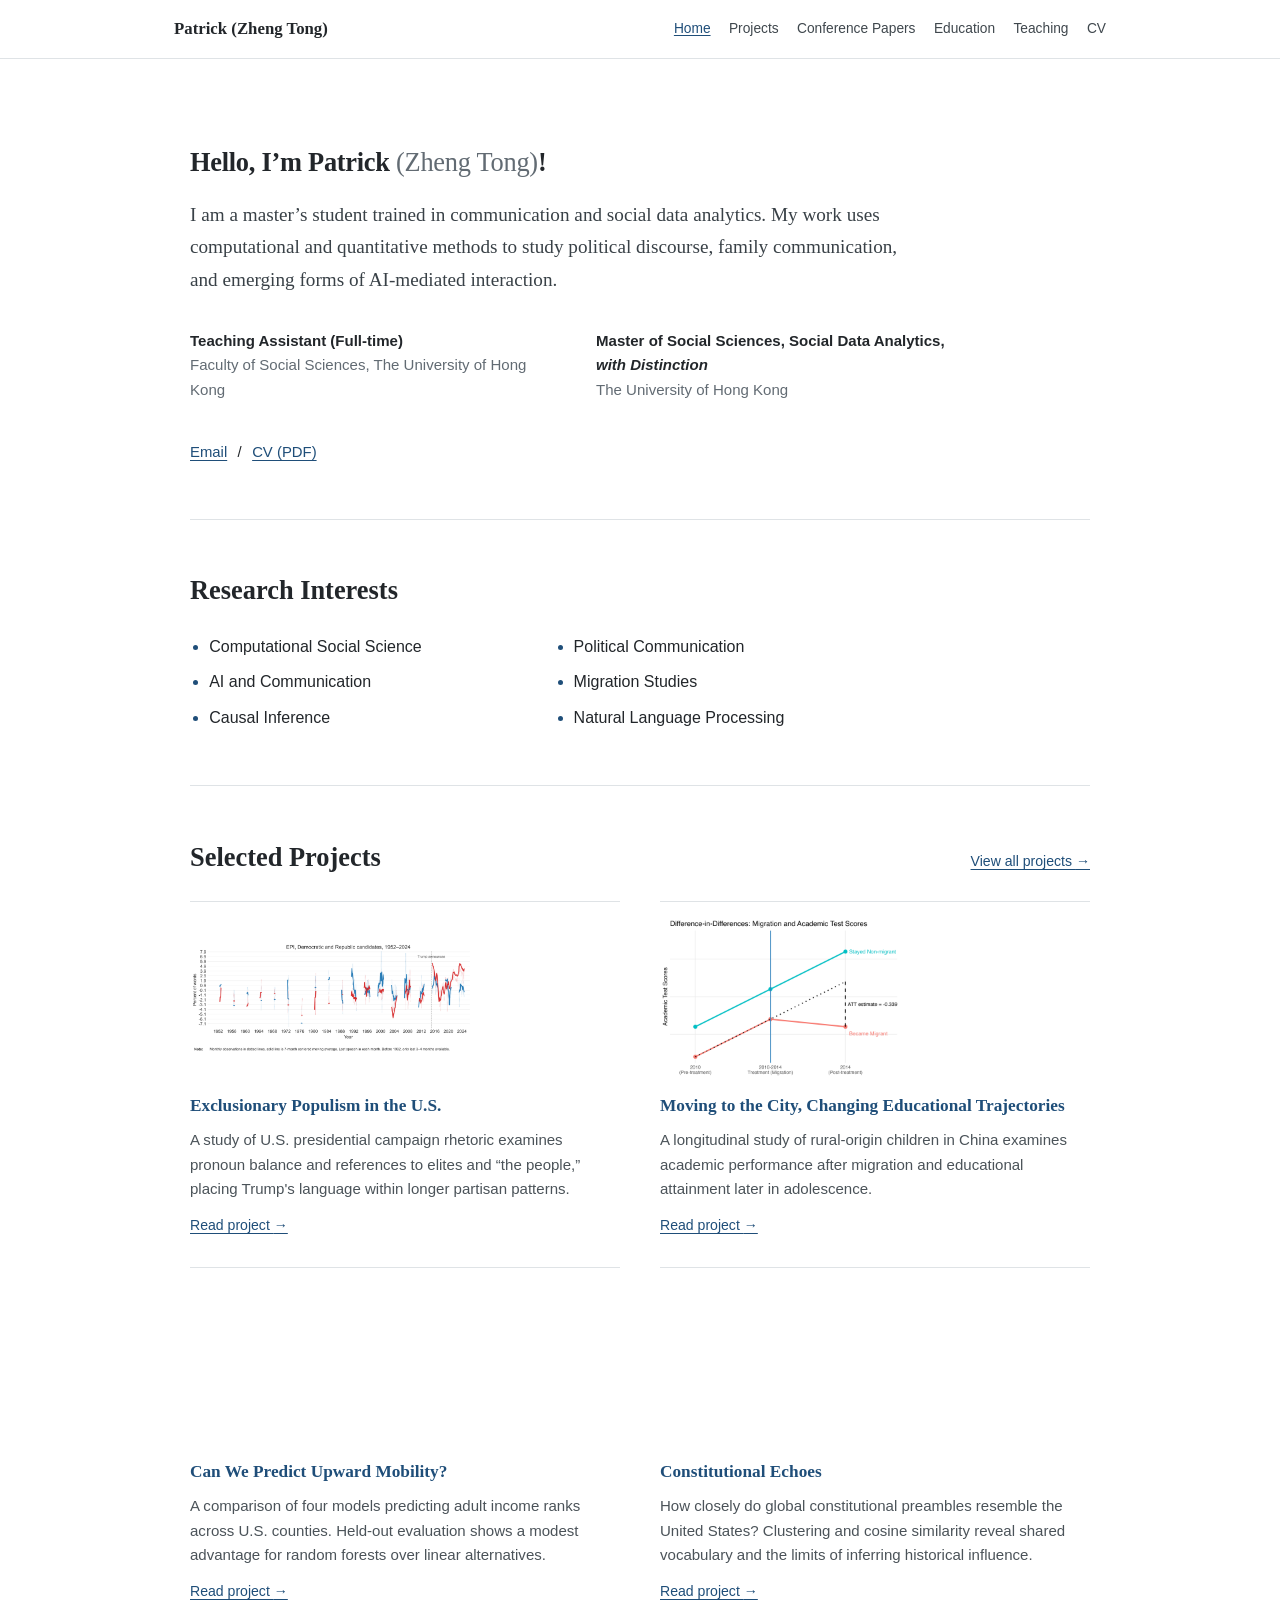
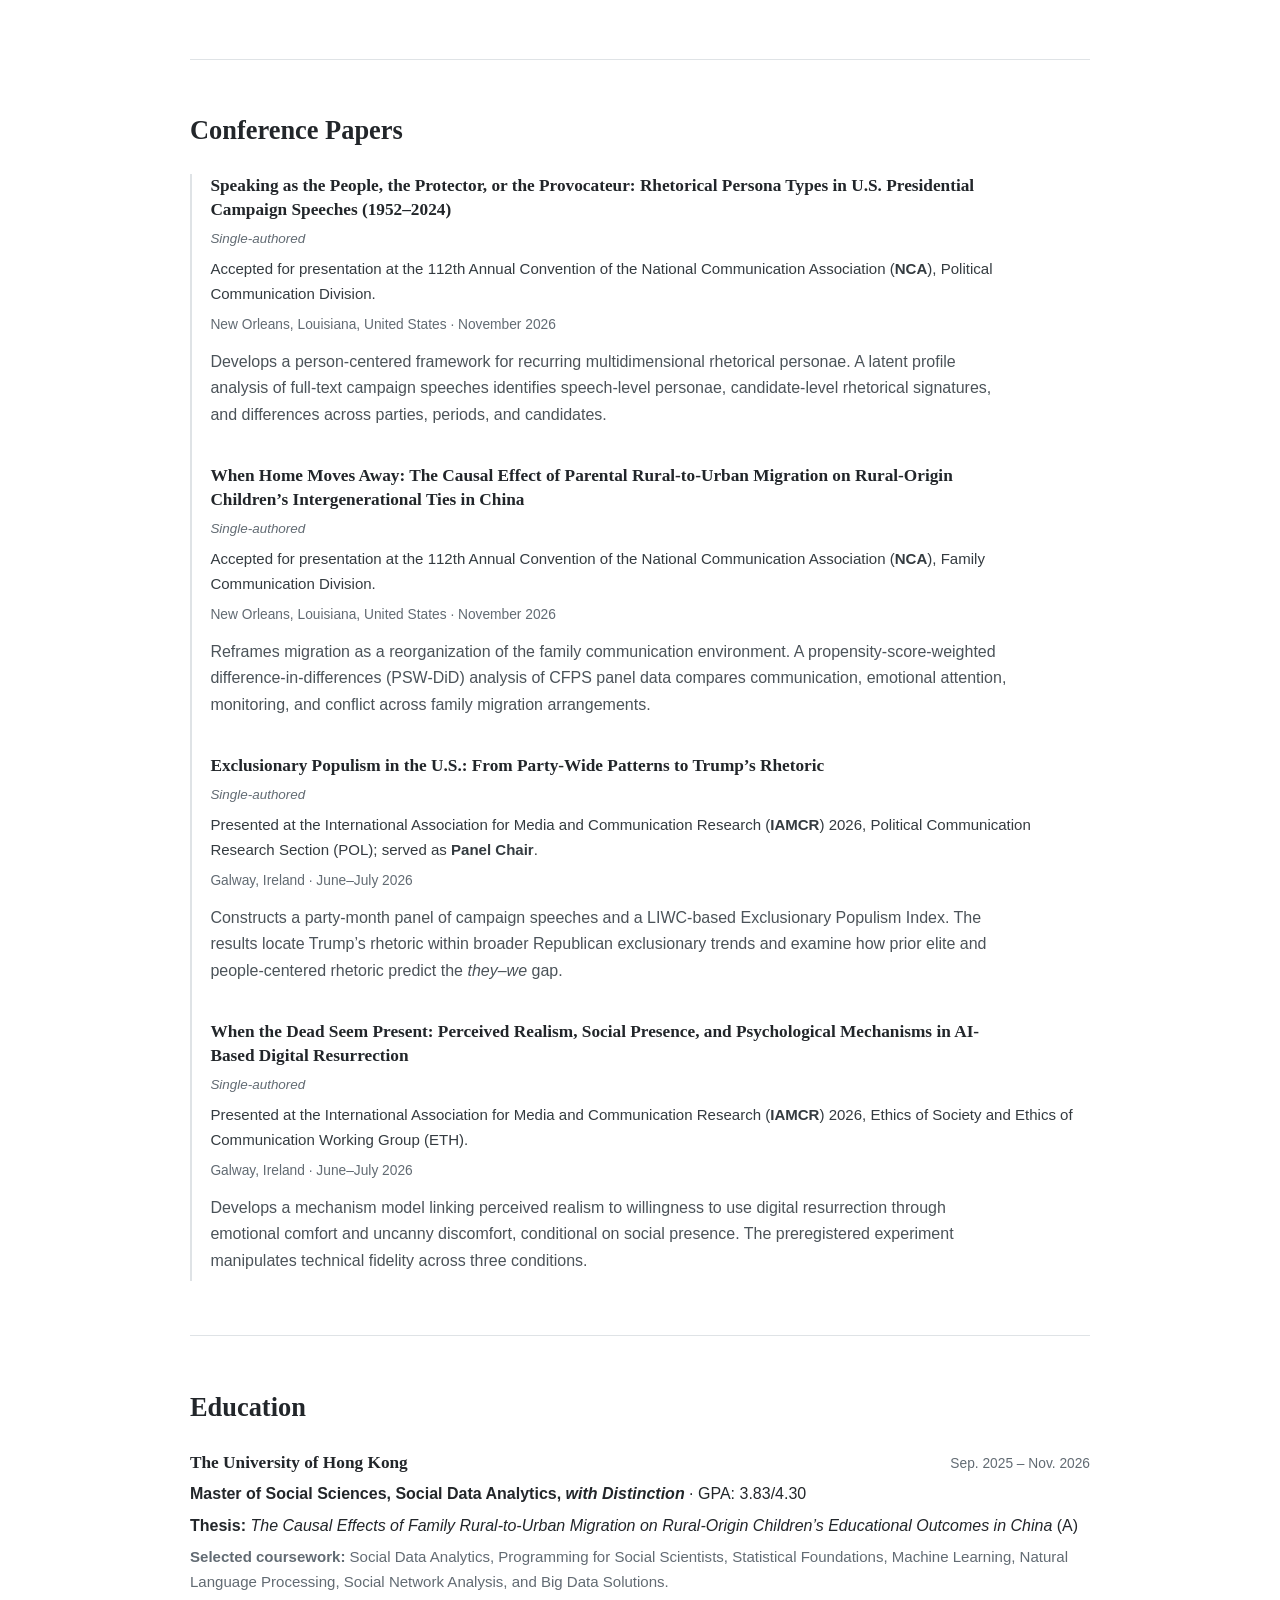
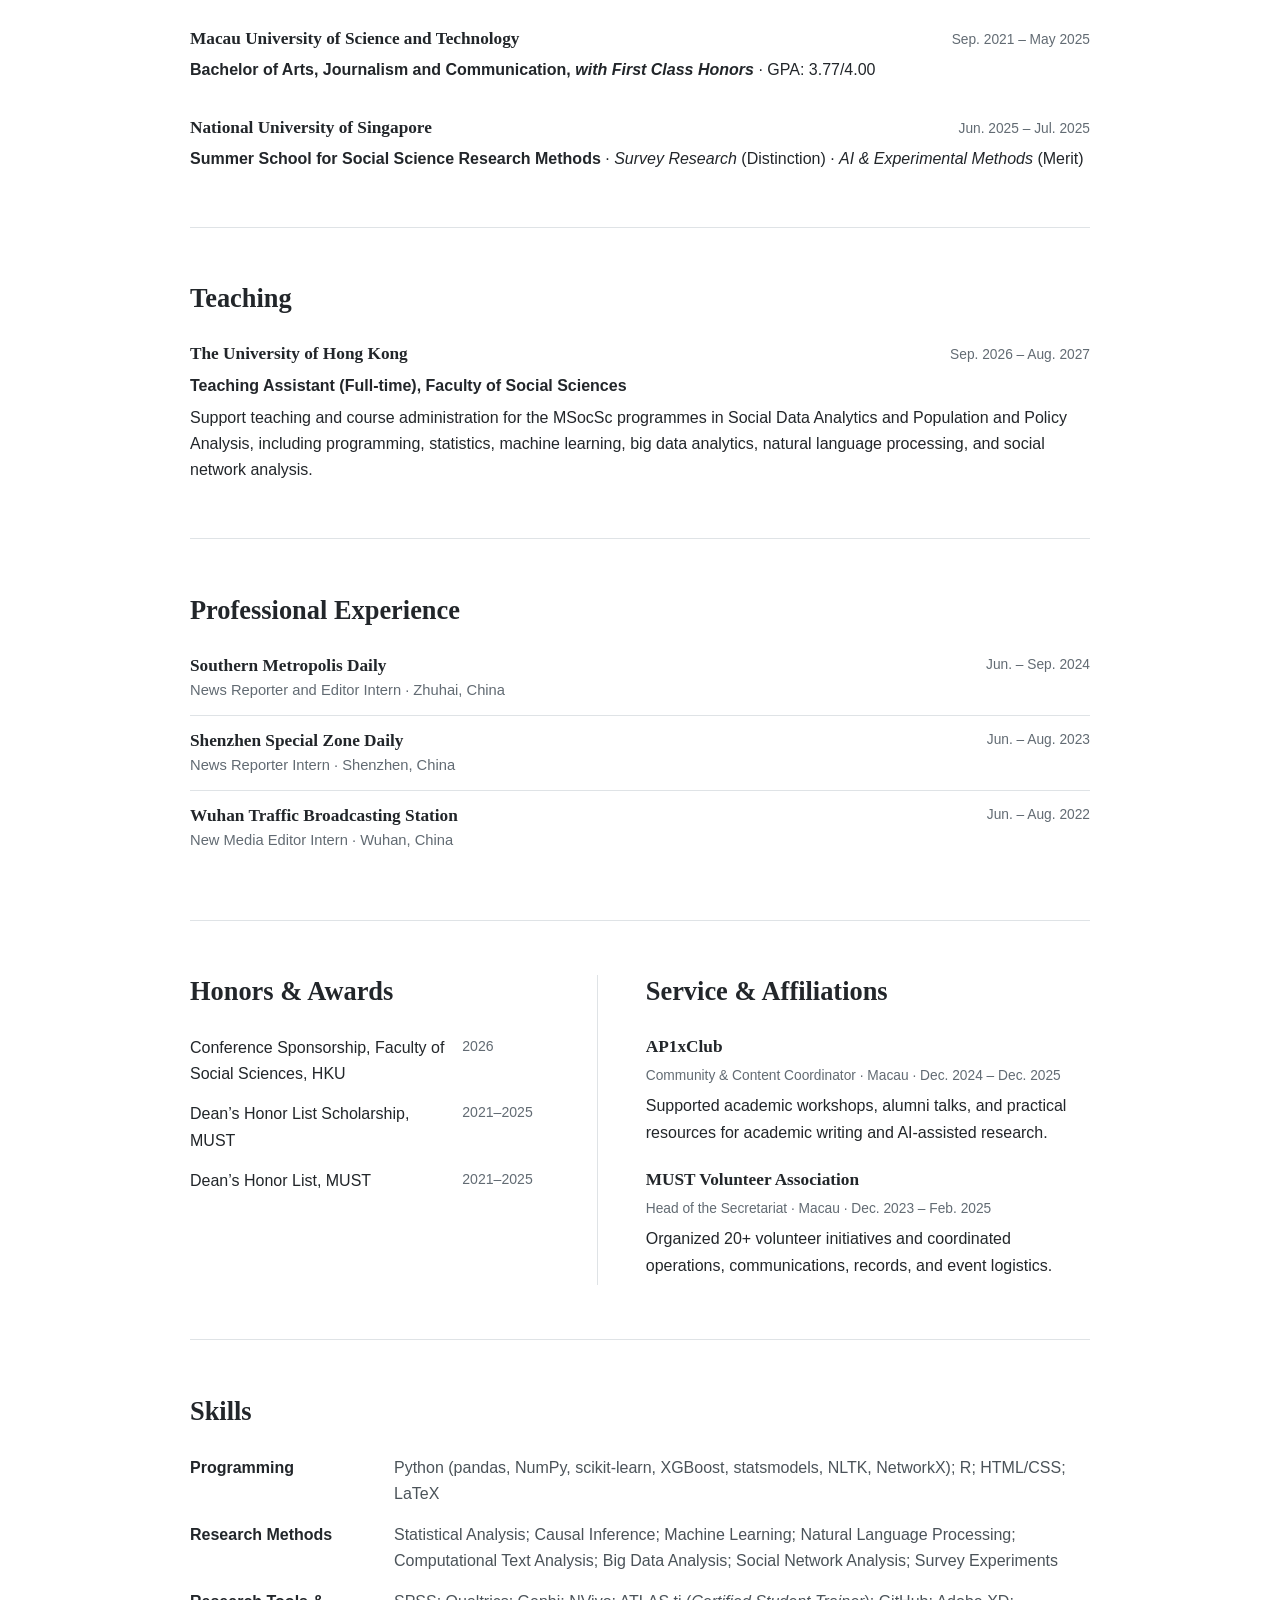
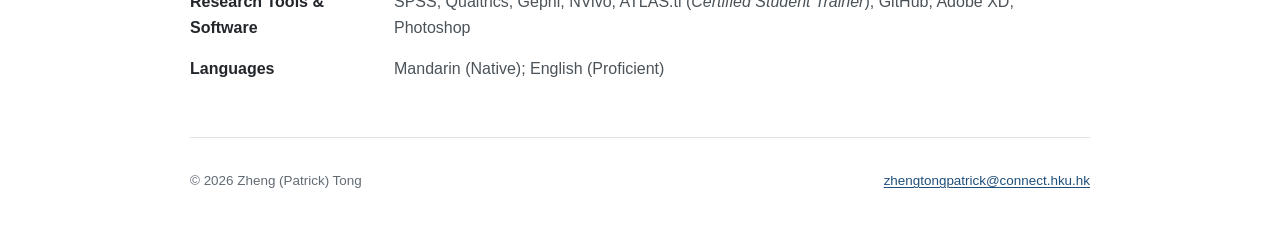
==== commit dd13c72f: "Small fix" ====
--- a/index.html
+++ b/index.html
@@ -4,7 +4,7 @@
   <meta charset="utf-8">
   <meta name="viewport" content="width=device-width, initial-scale=1">
   <link rel="icon" href="data:,">
-  <title>Patrick (Zheng Tong) | Computational Social Science &amp; Communication</title>
+  <title>Zheng Tong</title>
   <meta name="description" content="Patrick (Zheng Tong) researches computational social science, political communication, AI-mediated communication, migration, causal inference, and natural language processing.">
   <meta property="og:title" content="Patrick (Zheng Tong) | Computational Social Science &amp; Communication">
   <meta property="og:description" content="Academic website of Patrick (Zheng Tong), a researcher trained in communication and social data analytics.">
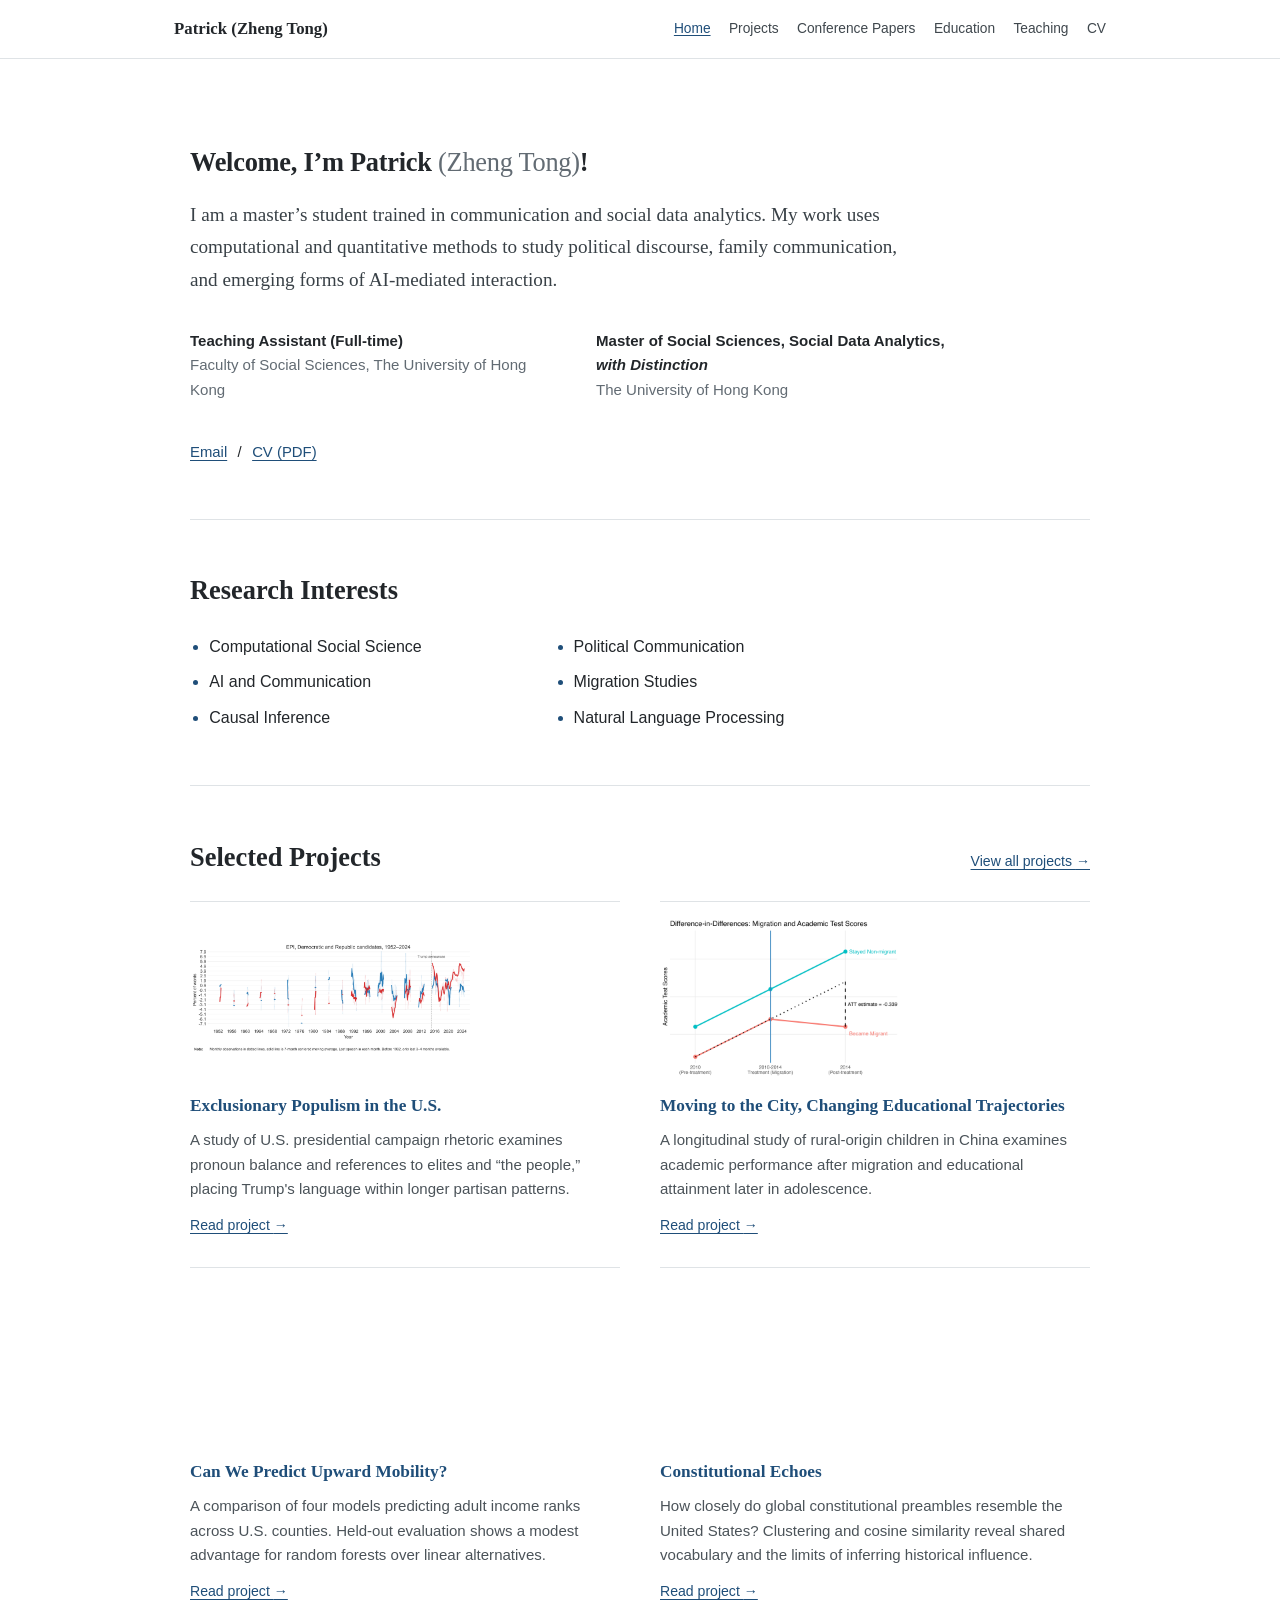
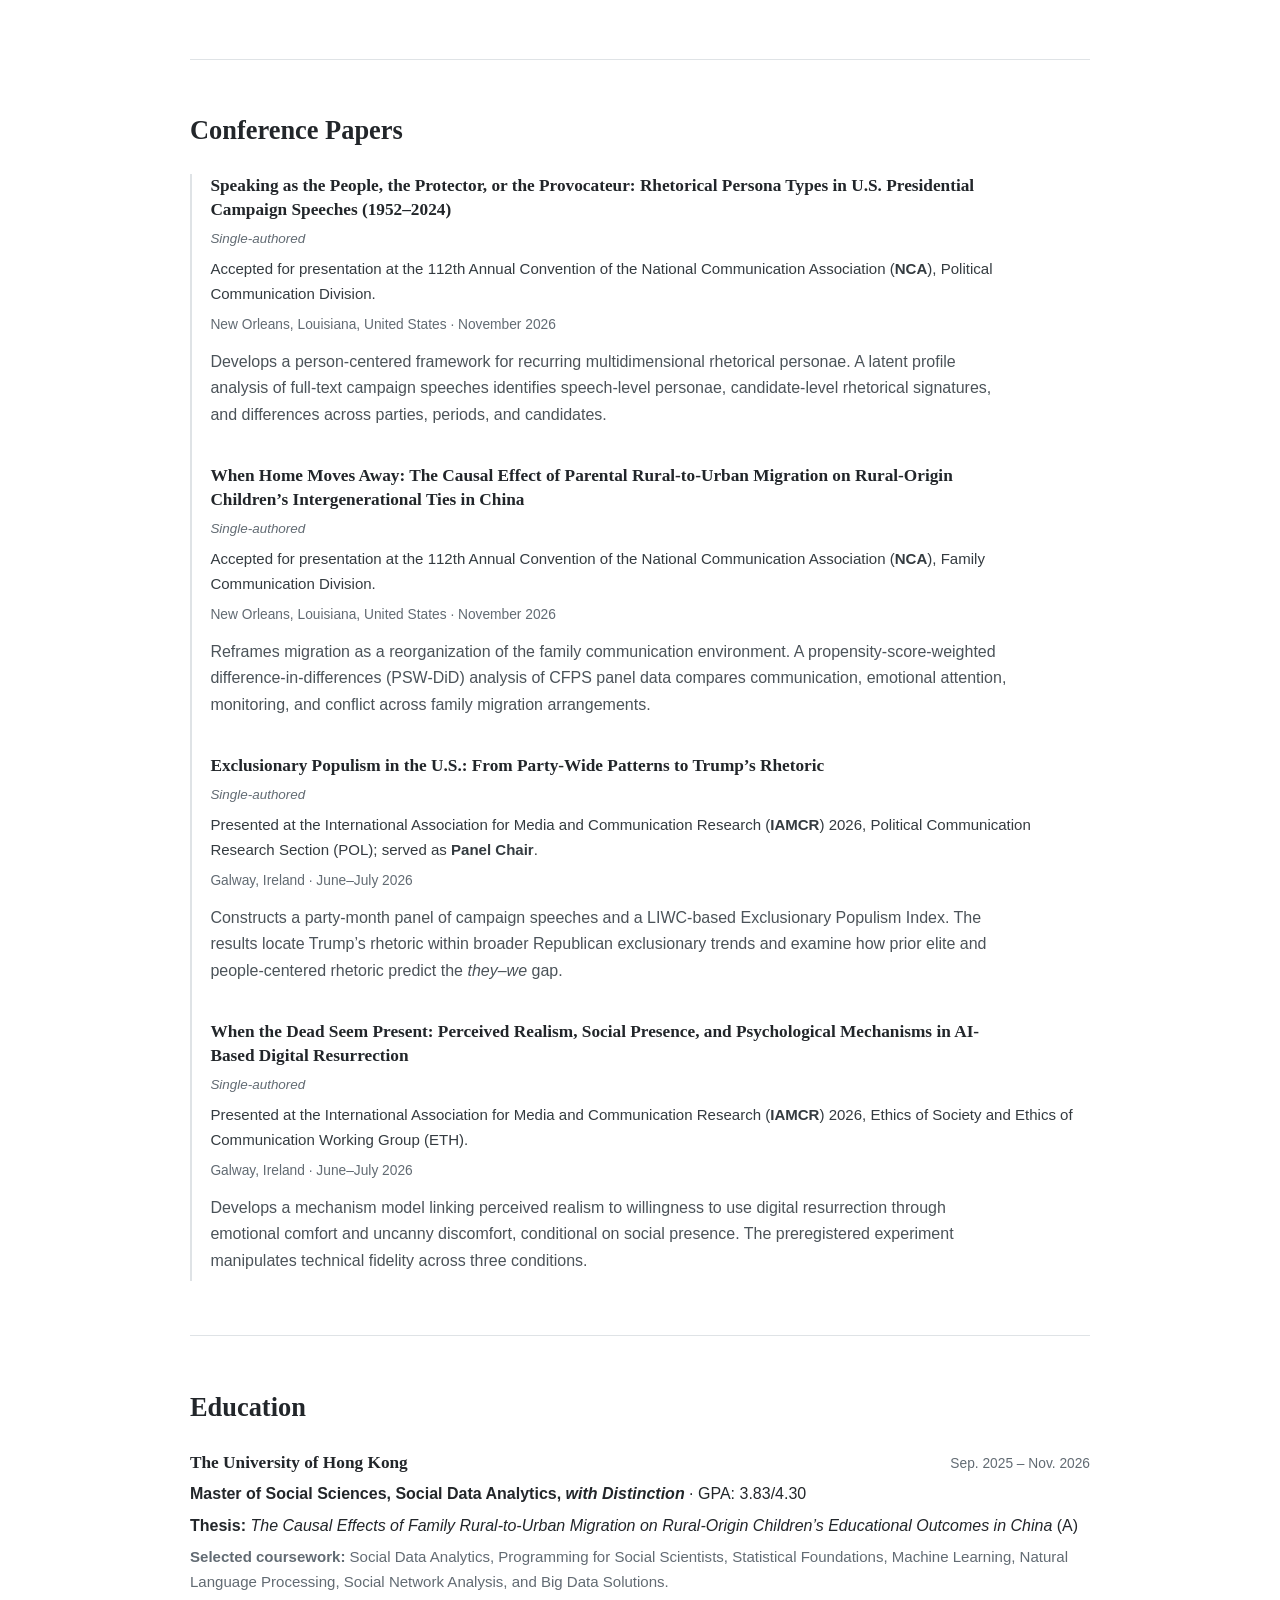
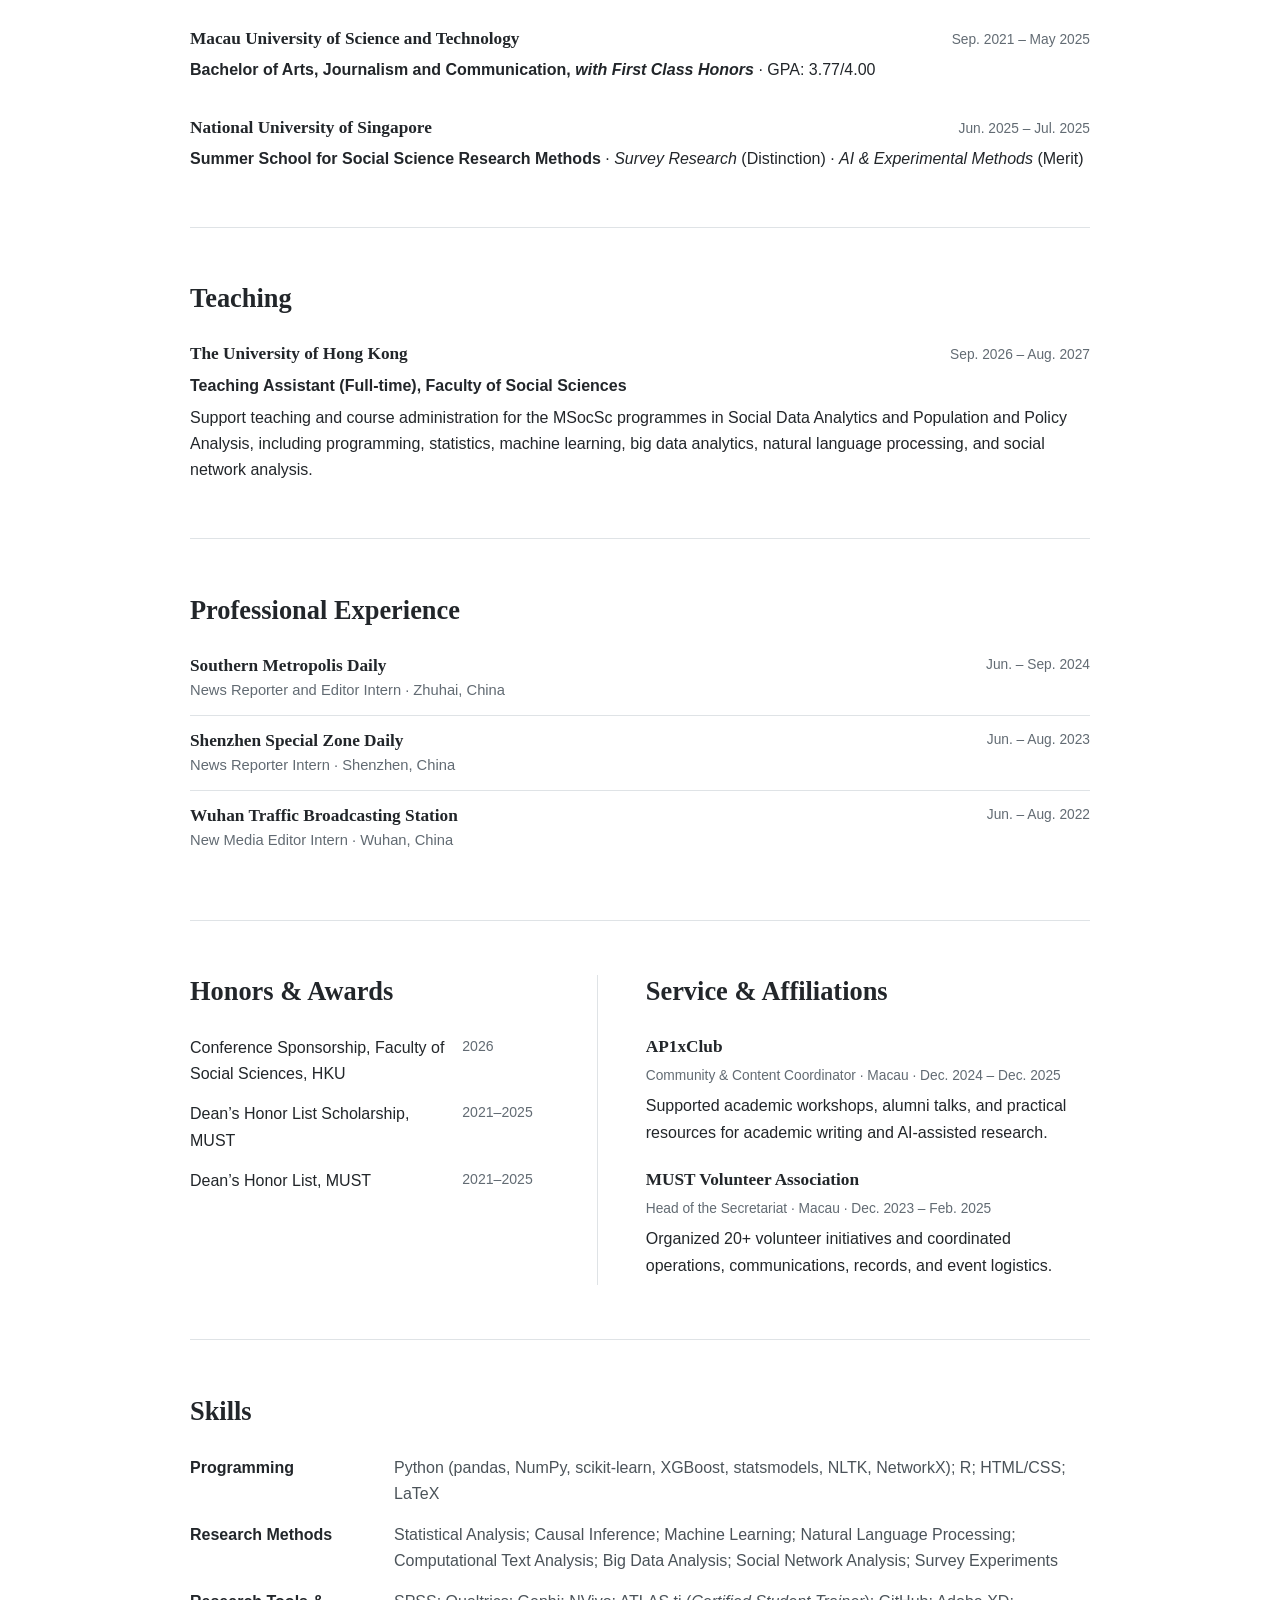
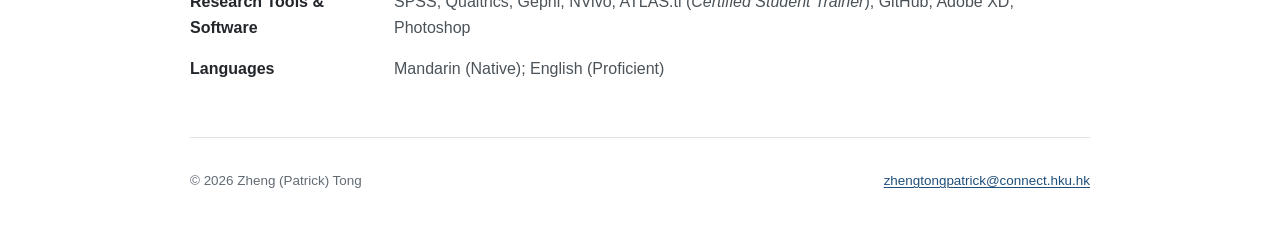
==== commit f636c481: "Update title and meta tags in index.html" ====
--- a/index.html
+++ b/index.html
@@ -5,9 +5,9 @@
   <meta name="viewport" content="width=device-width, initial-scale=1">
   <link rel="icon" href="data:,">
   <title>Zheng Tong</title>
-  <meta name="description" content="Patrick (Zheng Tong) researches computational social science, political communication, AI-mediated communication, migration, causal inference, and natural language processing.">
-  <meta property="og:title" content="Patrick (Zheng Tong) | Computational Social Science &amp; Communication">
-  <meta property="og:description" content="Academic website of Patrick (Zheng Tong), a researcher trained in communication and social data analytics.">
+  <meta name="description" content="Patrick researches computational social science, political communication, AI-mediated communication, migration, causal inference, and natural language processing.">
+  <meta property="og:title" content="Zheng Tong">
+  <meta property="og:description" content="Academic website of Patrick">
   <meta property="og:type" content="website">
   <link rel="stylesheet" href="styles.css">
 </head>
@@ -26,7 +26,7 @@
 
   <main id="main">
     <section class="intro" id="home">
-      <h1>Hello, I’m Patrick <span>(Zheng Tong)</span>!</h1>
+      <h1>Welcome, I’m Patrick <span>(Zheng Tong)</span>!</h1>
       <p class="lead">I am a master’s student trained in communication and social data analytics. My work uses computational and quantitative methods to study political discourse, family communication, and emerging forms of AI-mediated interaction.</p>
       <div class="affiliation">
         <p><strong data-i18n="taTitle">Teaching Assistant (Full-time)</strong><br><span data-i18n="faculty">Faculty of Social Sciences, The University of Hong Kong</span></p>
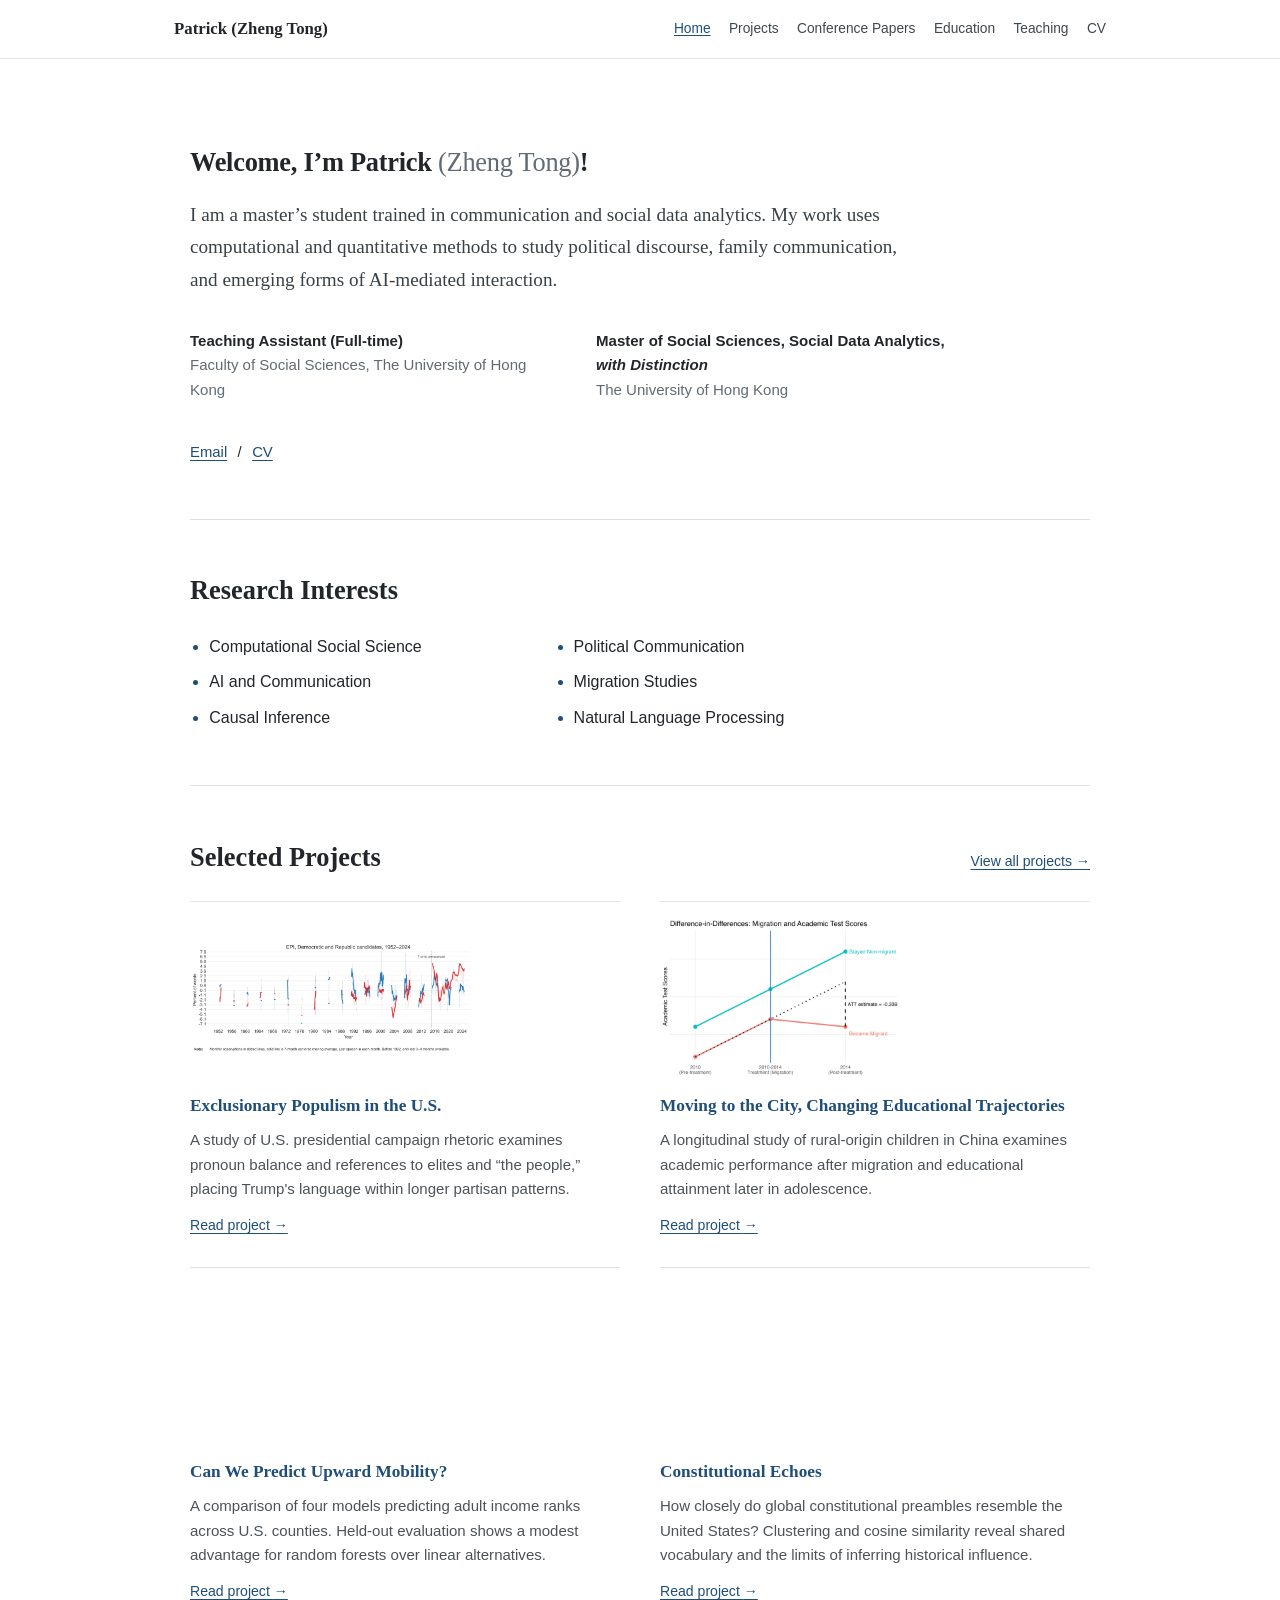
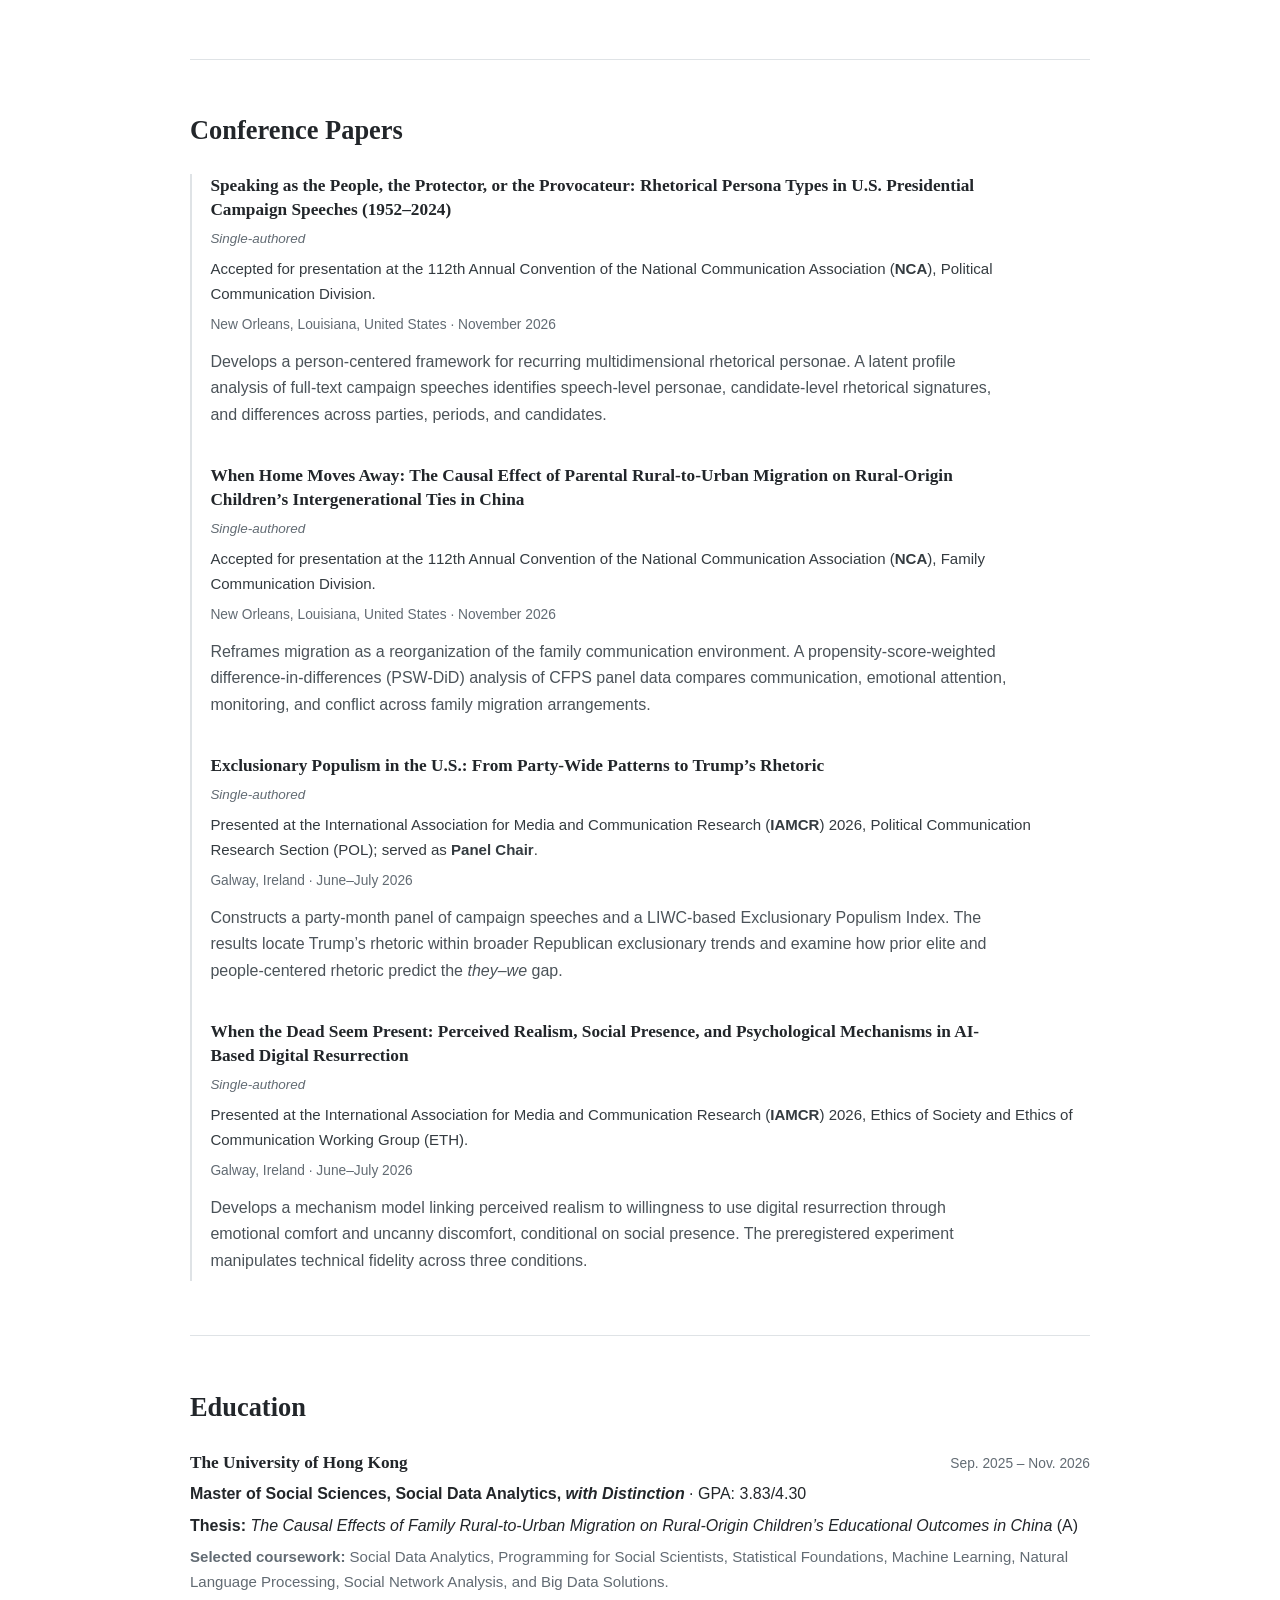
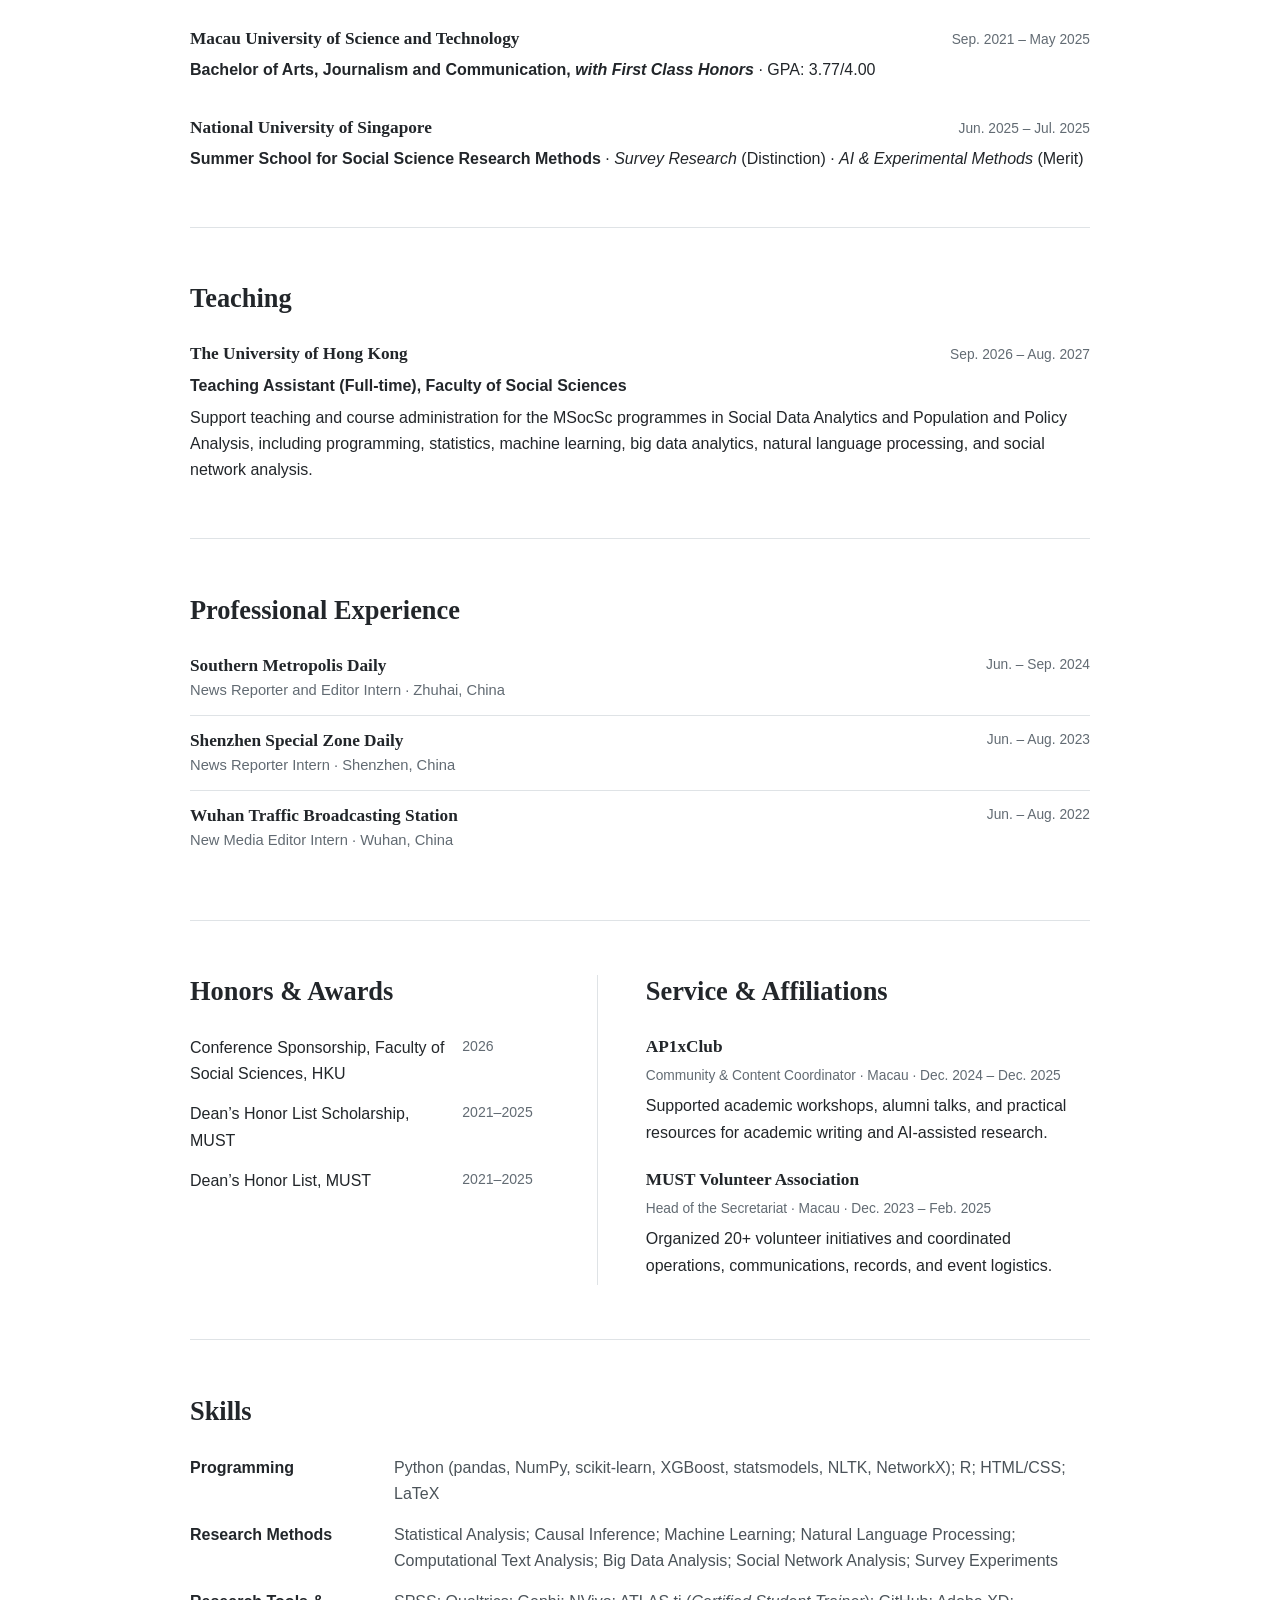
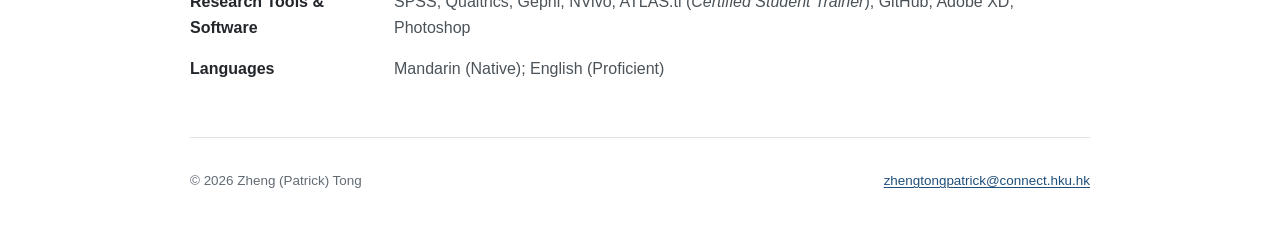
==== commit 4b811b74: "Remove 'PDF' from CV link text" ====
--- a/index.html
+++ b/index.html
@@ -32,7 +32,7 @@
         <p><strong data-i18n="taTitle">Teaching Assistant (Full-time)</strong><br><span data-i18n="faculty">Faculty of Social Sciences, The University of Hong Kong</span></p>
         <p><strong data-i18n="degreeShort">Master of Social Sciences, Social Data Analytics, <em>with Distinction</em></strong><br><span data-i18n="hku">The University of Hong Kong</span></p>
       </div>
-      <p class="contact"><a href="mailto:zhengtongpatrick@connect.hku.hk">Email</a><span aria-hidden="true">/</span><a href="CV_Patrick.pdf" target="_blank" rel="noopener">CV (PDF)</a></p>
+      <p class="contact"><a href="mailto:zhengtongpatrick@connect.hku.hk">Email</a><span aria-hidden="true">/</span><a href="CV_Patrick.pdf" target="_blank" rel="noopener">CV</a></p>
     </section>
 
     <section id="research">
